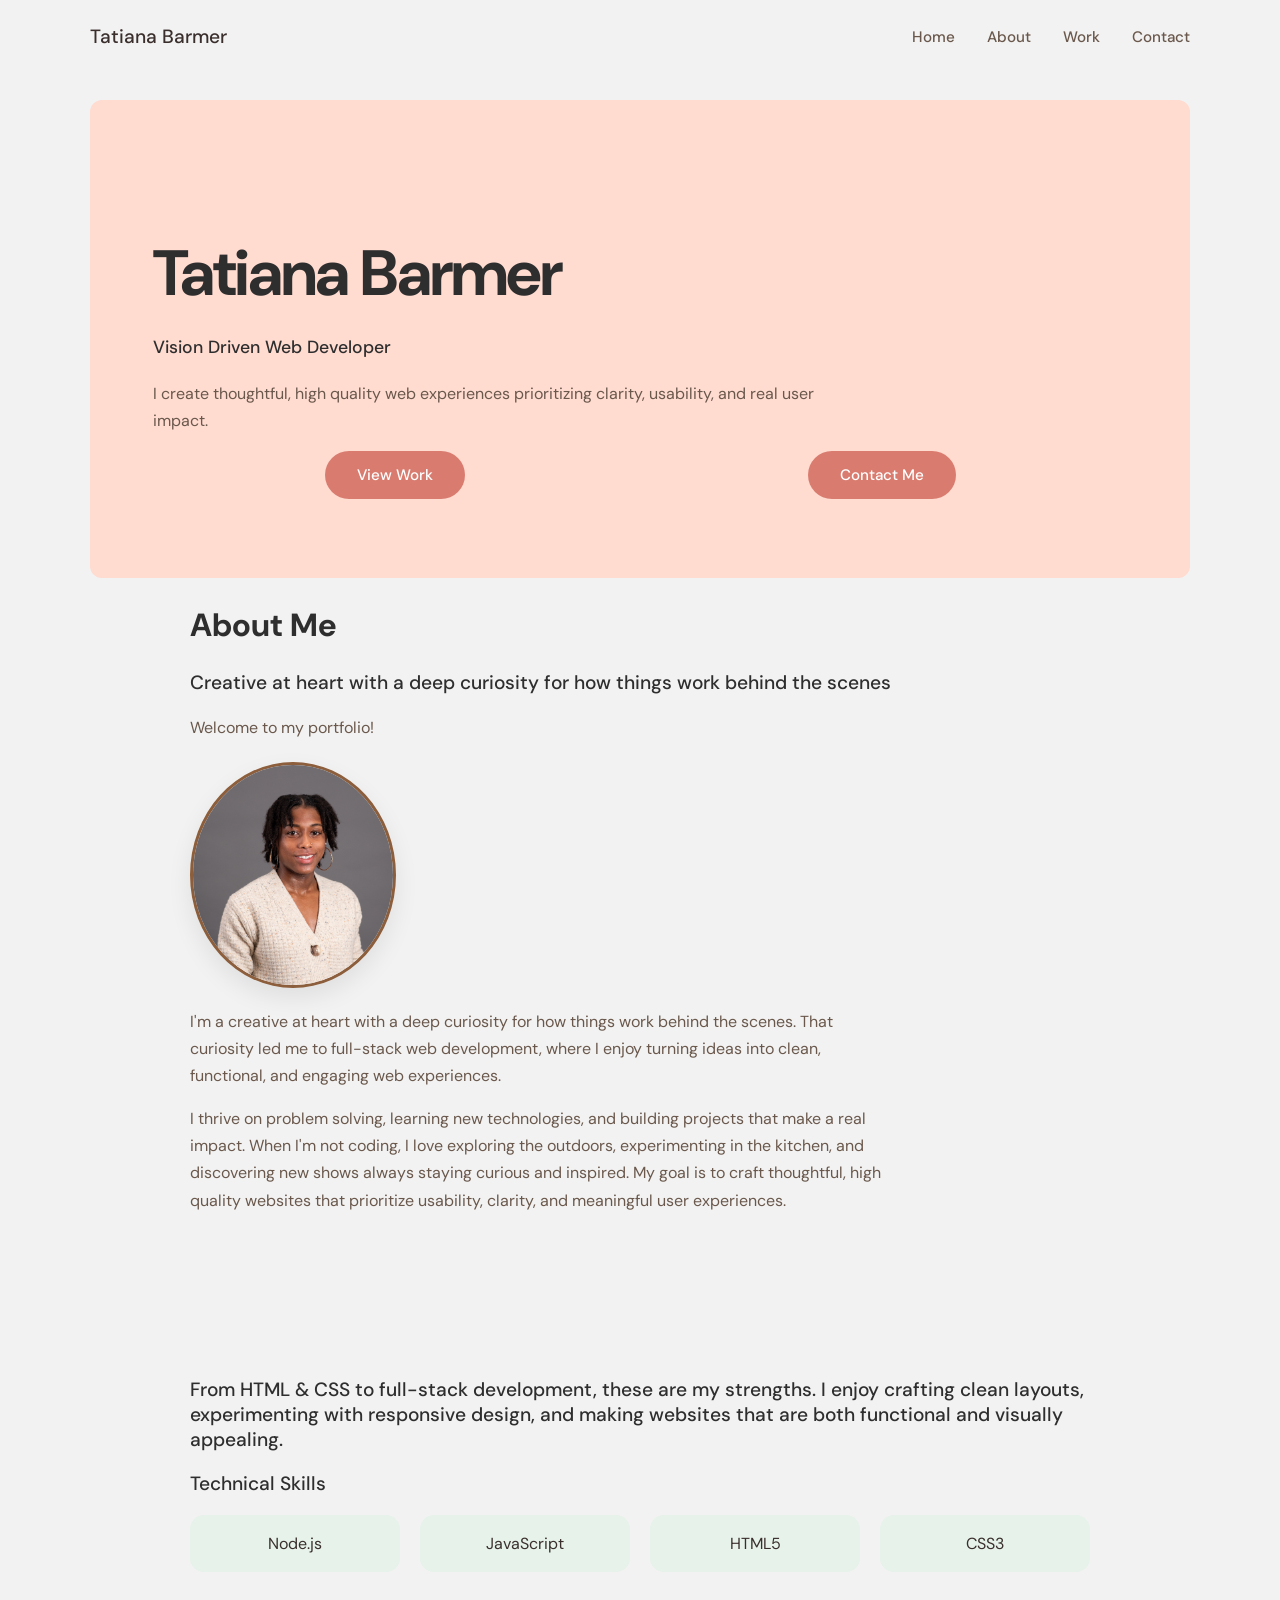
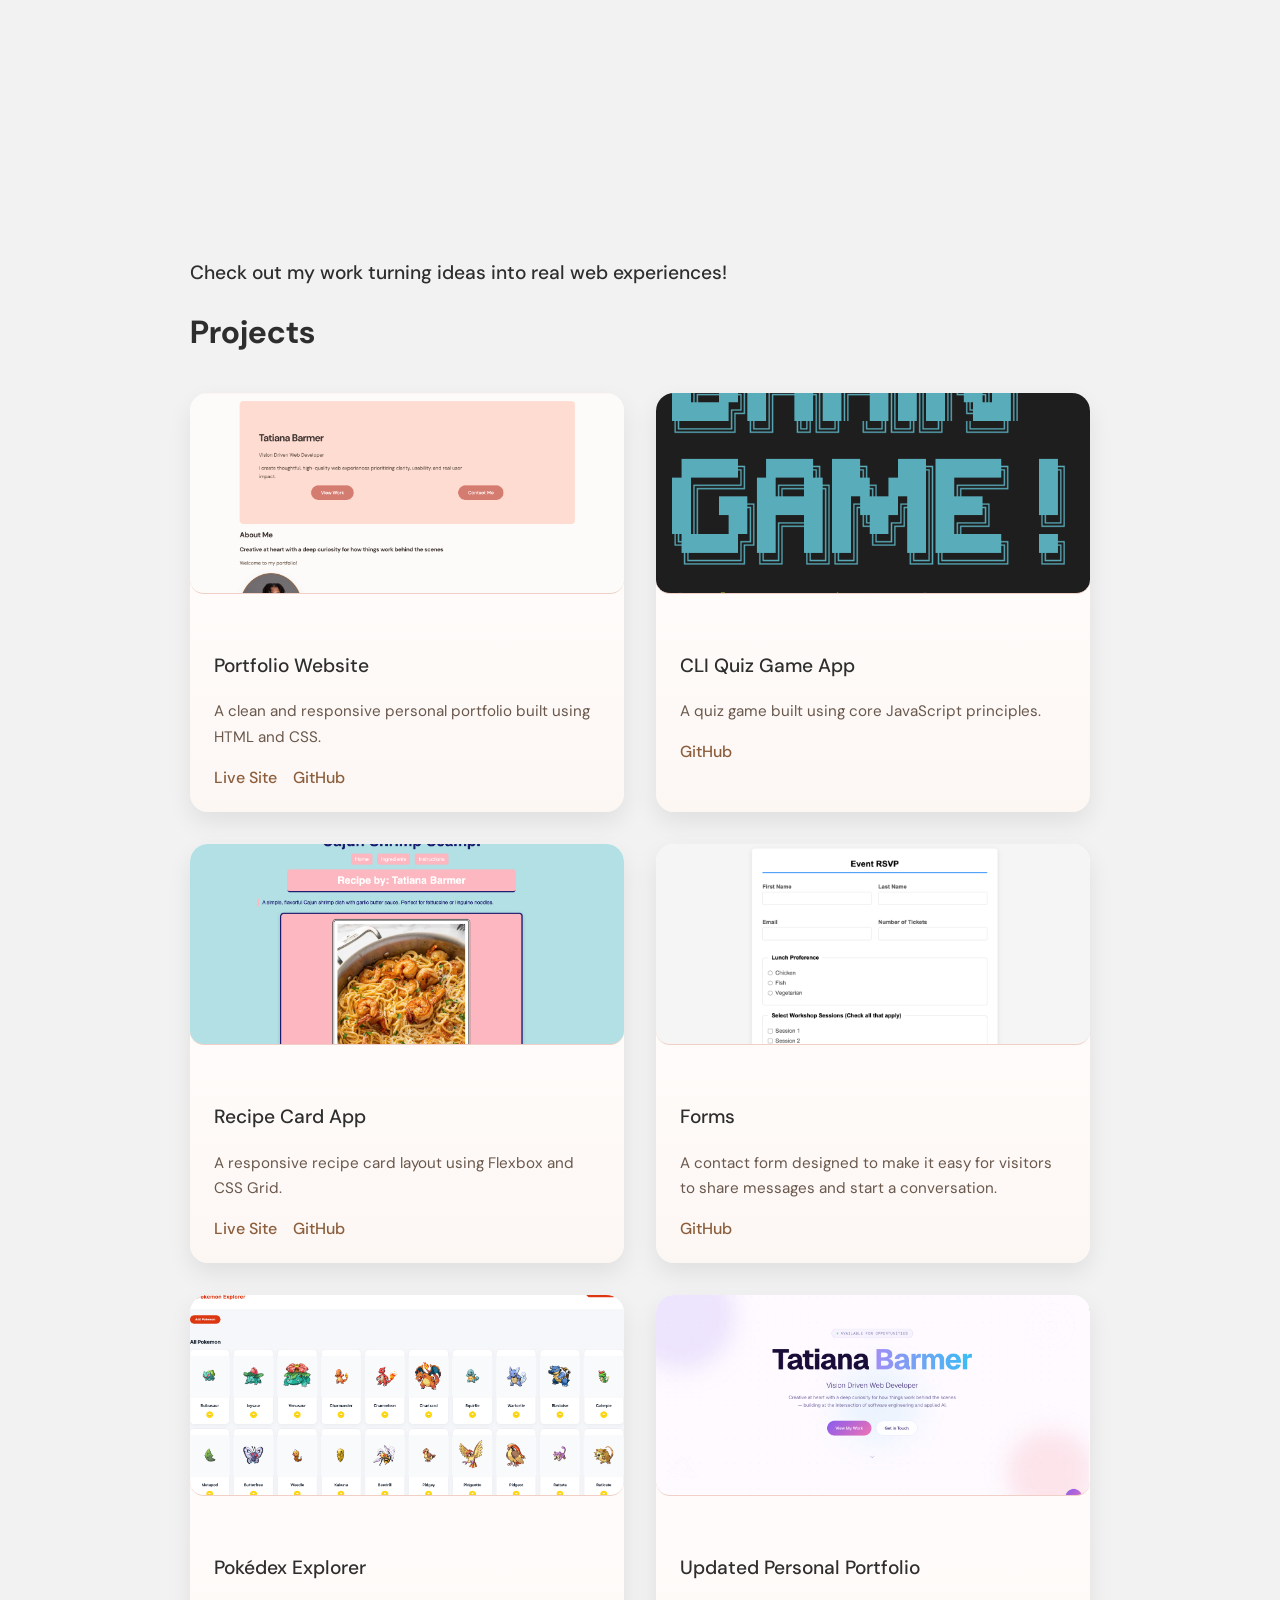
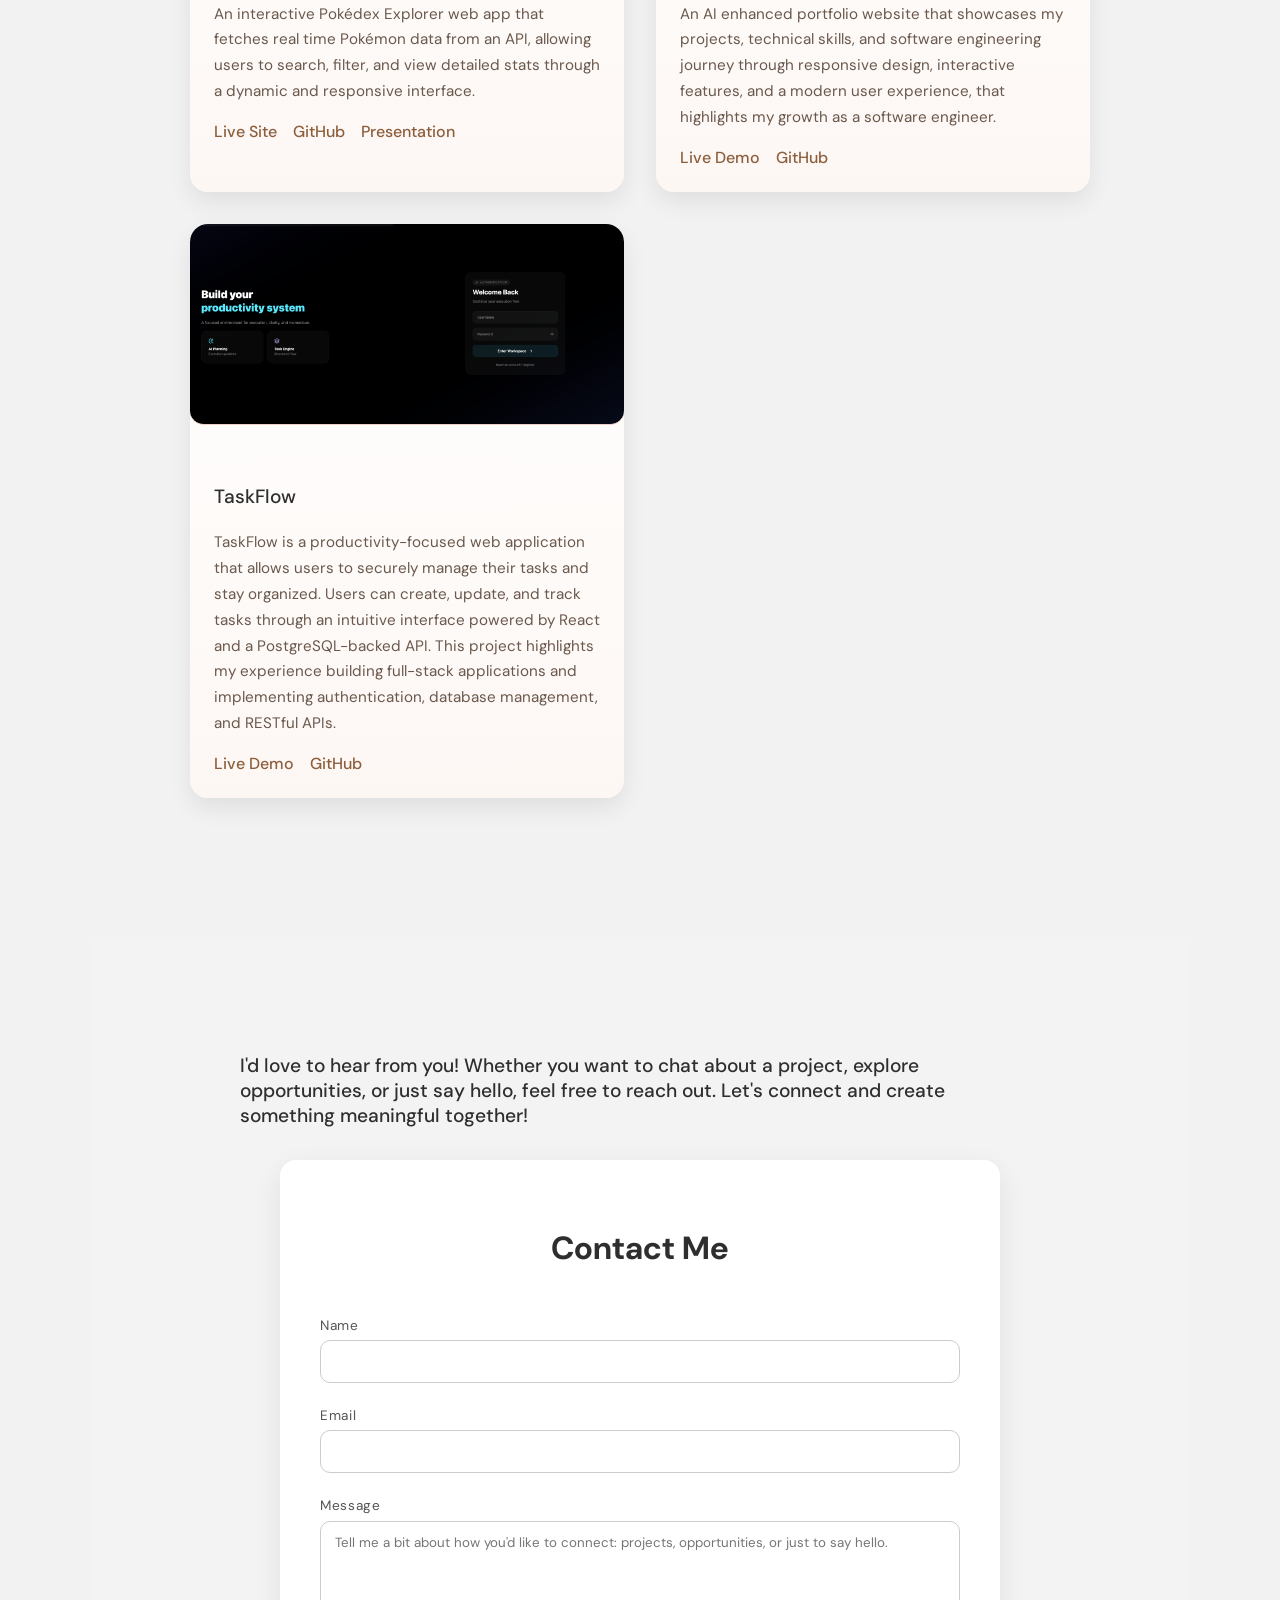
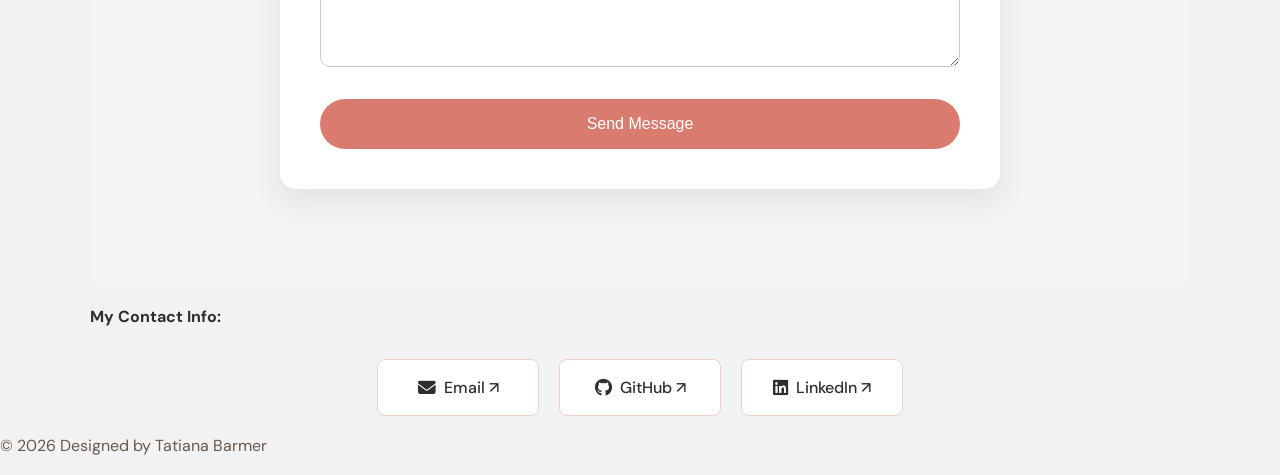
==== index.html @ 5832d163 "Added TaskFlow card" ====
<!DOCTYPE html>
<html lang="en">

<head>
    <meta charset="UTF-8">
    <meta name="viewport" content="width=device-width, initial-scale=1.0">
    <title>Tatiana Barmer | Web Developer</title>
    <link rel="preconnect" href="https://fonts.googleapis.com">
    <link rel="preconnect" href="https://fonts.gstatic.com" crossorigin>
    <link
        href="https://fonts.googleapis.com/css2?family=DM+Sans:ital,opsz,wght@0,9..40,100..1000;1,9..40,100..1000&display=swap"
        rel="stylesheet">
    <link rel="stylesheet" href="https://cdnjs.cloudflare.com/ajax/libs/font-awesome/6.5.1/css/all.min.css" />
    <link rel="stylesheet" href="style.css">
    <link rel="stylesheet" href="https://cdnjs.cloudflare.com/ajax/libs/font-awesome/6.4.0/css/all.min.css">
</head>

<body>
    <header>
        <nav class="navbar">
            <a href="#home" class="logo">
                Tatiana <span class="logo-accent">B</span>armer
            </a>

            <ul class="nav-links">
                <li><a href="#home">Home</a></li>
                <li><a href="#about">About</a></li>
                <li><a href="#work">Work</a></li>
                <li><a href="#contact">Contact</a></li>
            </ul>
        </nav>
    </header>

    <main>
        <!-- Home Section -->
        <section id="home">
            <div class="home-inner">


                <h1>Tatiana Barmer</h1>
                <p>Vision Driven Web Developer</p>

                <p>
                    I create thoughtful, high quality web experiences prioritizing clarity,
                    usability, and real user impact.
                </p>

                <div class="home-buttons">
                    <a href="#work" class="btn">View Work</a>
                    <a href="#contact" class="btn">Contact Me</a>
                </div>
            </div>
        </section>

        <section id="about" class="section-dark">
            <div class="section-inner">
                <h2>About Me</h2>
                <h3>Creative at heart with a deep curiosity for how things work behind the scenes</h3>

                <p>Welcome to my portfolio!</p>

                <img src="Marcy-278.jpg" alt="My Photo" class="profile-pic"
                    style="max-width:200px; display:block; margin:20px 0;">

                <p>
                    I'm a creative at heart with a deep curiosity for how things work behind
                    the scenes. That curiosity led me to full-stack web development, where I enjoy turning ideas into
                    clean, functional, and engaging web experiences.
                </p>

                <p>
                    I thrive on problem solving, learning new technologies, and building projects that make a real
                    impact.
                    When I'm not coding, I love exploring the outdoors, experimenting in the kitchen, and discovering
                    new shows always staying curious and inspired. My goal is to craft thoughtful, high quality websites
                    that
                    prioritize usability, clarity, and meaningful user experiences.
                </p>
            </div>
        </section>

        <section id="skills" class="section">
            <div class="section-inner">
                <h3>From HTML & CSS to full-stack development, these are my strengths. I enjoy crafting clean layouts,
                    experimenting with responsive design, and making websites that are both functional and visually
                    appealing.</h3>
                <h3>Technical Skills</h3>
                <ul class="skills-list">
                    <li>Node.js</li>
                    <li>JavaScript</li>
                    <li>HTML5</li>
                    <li>CSS3</li>
                </ul>
            </div>
        </section>

        <section id="work" class="section">
            <div class="section-inner">
                <h3>Check out my work turning ideas into real web experiences!</h3>
                <h2>Projects</h2>

                <div class="projects-grid">

                    <!-- Project 1 -->
                    <article class="project-card">
                        <div class="project-image portfolio-preview"></div>
                        <div class="project-content">
                            <div class="section-divider"></div>
                            <h3>Portfolio Website</h3>
                            <p>A clean and responsive personal portfolio built using HTML and CSS.</p>

                            <div class="project-links">
                                <a href="https://iamtati1.github.io/iamtati.github.io/" target="_blank">Live Site</a>
                                <a href="https://github.com/iamtati1/iamtati.github.io" target="_blank">GitHub</a>
                            </div>
                        </div>
                    </article>

                    <!-- Project 2 -->
                    <article class="project-card">
                        <div class="project-image cli-preview"></div>
                        <div class="project-content">
                            <div class="section-divider"></div>
                            <h3>CLI Quiz Game App</h3>
                            <p>A quiz game built using core JavaScript principles.</p>

                            <div class="project-links">
                                <a href="https://github.com/iamtati1/swe-project-1-cli-app-v2"
                                    target="_blank">GitHub</a>
                            </div>
                        </div>
                    </article>

                    <!-- Project 3 -->
                    <article class="project-card">
                        <div class="project-image recipe-preview"></div>
                        <div class="project-content">
                            <div class="section-divider"></div>
                            <h3>Recipe Card App</h3>
                            <p>A responsive recipe card layout using Flexbox and CSS Grid.</p>

                            <div class="project-links">
                                <a href="https://iamtati1.github.io/swe-3-1-two-recipe-card-iamtati1/"
                                    target="_blank">Live Site</a>
                                <a href="https://github.com/iamtati1/swe-3-1-two-recipe-card-iamtati1"
                                    target="_blank">GitHub</a>
                            </div>
                        </div>
                    </article>

                    <!-- Project 4 -->
                    <article class="project-card">
                        <div class="project-image forms-preview"></div>
                        <div class="project-content">
                            <div class="section-divider"></div>
                            <h3>Forms</h3>
                            <p>A contact form designed to make it easy for visitors to share messages and start a
                                conversation.</p>
                            <div class="project-links">
                                <a href="https://github.com/iamtati1" target="_blank">GitHub</a>
                            </div>
                        </div>
                    </article>
                    <!-- Project 5 -->
                    <article class="project-card">
                        <div class="project-image pokedex-preview"></div>
                        <div class="project-content">
                            <div class="section-divider"></div>
                            <h3>Pokédex Explorer</h3>
                            <p>An interactive Pokédex Explorer web app that fetches real time Pokémon data from an API,
                                allowing users to search, filter, and view detailed stats through a dynamic and
                                responsive interface.</p>

                            <div class="project-links">
                                <a href="https://tati-uremu-mls.github.io/mod-4-project/" target="_blank">Live Site</a>
                                <a href="https://github.com/tati-uremu-mls/mod-4-project#" target="_blank">GitHub</a>
                                <a href="https://docs.google.com/presentation/d/1r_jrN79pKJoyxgiUuWUa7WWsHl8lghNX4ecNhrCZuI4/edit?usp=sharing"
                                    target="_blank">Presentation</a>

                            </div>
                        </div>
                    </article>
                    <!-- Project 6 -->
                    <article class="project-card">
                        <div class="project-image aI-upgraded-portfolio-preview"></div>
                        <div class="project-content">
                            <div class="section-divider"></div>

                            <h3>Updated Personal Portfolio</h3>

                            <p>
                                An AI enhanced portfolio website that showcases my projects, technical skills, and
                                software engineering journey through responsive design, interactive features, and a
                                modern user experience, that highlights my growth as a software engineer.
                            </p>

                            <div class="project-links">
                                <a href="https://applied-ai-engineering-residency-ti.vercel.app/">Live Demo</a>
                                <a href="https://github.com/iamtati1/personal-portfolio-ai.git">GitHub</a>
                            </div>
                        </div>
                    </article>
                    <!-- Project 7 -->
                    <article class="project-card">
                        <div class="project-image taskFlow-preview"></div>
                        <div class="project-content">
                            <div class="section-divider"></div>

                            <h3>TaskFlow</h3>

                            <p>
                                TaskFlow is a productivity-focused web application that allows users to securely manage
                                their tasks and stay organized. Users can create, update, and track tasks through an
                                intuitive interface powered by React and a PostgreSQL-backed API. This project
                                highlights my experience building full-stack applications and implementing
                                authentication, database management, and RESTful APIs.

                            </p>

                            <div class="project-links">
                                <a href="https://taskflow-onrender-com.onrender.com">Live Demo</a>
                                <a
                                    href="https://github.com/The-Marcy-Lab-School-Assignments/full-stack-project-remix-iamtati1">GitHub</a>
                            </div>
                        </div>
                    </article>

                </div>
            </div>
        </section>

        <section id="contact" class="section">
            <div class="section-inner">
                <h3> I'd love to hear from you! Whether you want to chat about a project, explore opportunities, or just
                    say hello, feel free to reach out. Let's connect and create something meaningful together!</h3>

                <form action="https://formspree.io/f/xqepooyb" method="POST">
                    <h2 class="rsvp-title">Contact Me</h2>


                    <div class="form-field">
                        <label for="name">Name</label>
                        <input type="text" id="name" name="name" required>
                    </div>

                    <div class="form-field">
                        <label for="email">Email</label>
                        <input type="email" id="email" name="email" required>
                    </div>

                    <div class="form-field">
                        <label for="message">Message</label>
                        <textarea id="message" name="message"
                            placeholder="Tell me a bit about how you'd like to connect: projects, opportunities, or just to say hello."
                            required></textarea>
                    </div>
                    <div id="form-btn">
                        <button type="submit">Send Message</button>
                    </div>
                </form>
            </div>
        </section>

        <section>
            <h4>My Contact Info:</h4>
            <div class="contact-links">
                <a href="mailto:tatianabarmer@gmail.com" class="contact-box"> <i class="fas fa-envelope"></i> Email
                    ↗</a>
                <a href="https://github.com/iamtati1" class="contact-box"> <i class="fab fa-github"> </i>GitHub ↗</a>
                <a href="https://www.linkedin.com/in/tatianabarmer/" class="contact-box"> <i class="fab fa-linkedin">
                    </i> LinkedIn ↗</a>
            </div>

        </section>

    </main>

    <footer>
        <p>© 2026 Designed by Tatiana Barmer</p>
    </footer>
</body>

</html>
---- style.css ----
:root {
    /* COLORS */
    --light-pink: #ffdbd0;
    --pink-medium: #eea79a;
    --pink-dark: #d97c6f;
    --green-soft: #e6f2ea;
    --green-muted: #a8cbb8;
    /* TEXT */
    --text-primary: #3a2f2c;
    --text-secondary: #6a584c;
    /* BACKGROUNDS */
    --bg-card: #ffffff;
    --neutral-light: #f2f2f2;
    --neutral-dark: #4a4a4a;
    --neutral-darker: #2e2e2e;
    /* ACCENTS */
    --accent: #8c5e3c;
    --border-light: #f1cfc6;
    /* UI */
    --radius-sm: 8px;
    --radius-md: 14px;
    --radius-lg: 18px;

    --shadow-soft: 0 10px 25px rgba(0, 0, 0, 0.08);
    --shadow-hover: 0 22px 45px rgba(0, 0, 0, 0.12);

}

html {
    scroll-behavior: smooth;
}

body {
    margin: 0;
    font-family: 'DM Sans', system-ui, -apple-system, sans-serif;
    color: var(--neutral-darker);
    background-color: var(--neutral-light);
}

main {
    max-width: 1100px;
    margin: 0 auto;
    padding: 0 64px;
    background-color: transparent;
    border-radius: 14px;
}

p {
    font-weight: 400;
    line-height: 1.7;
    color: var(--text-secondary);
    max-width: 700px;
}

a {
    font-weight: 500;
    text-decoration: none;
}

/*Header and Nav*/
header {
    position: fixed;
    top: 0;
    width: 100%;
    background-color: var(--neutral-light);
    z-index: 1000;
    border-bottom: 1px solid var(--neutral-medium);
}

.navbar {
    max-width: 1100px;
    margin: 0 auto;
    padding: 24px;
    display: flex;
    justify-content: space-between;
    align-items: center;
}

.logo {
    font-size: 1.2rem;
    font-weight: 500;
    color: var(--text-primary);
}

.nav-links {
    list-style: none;
    display: flex;
    gap: 32px;
    margin: 0;
    padding: 0;
}

.nav-links a {
    font-size: 0.95rem;
    color: var(--text-secondary);
    position: relative;
    text-decoration: none;
    font-weight: 500;
}

.nav-links a::after {
    content: "";
    position: absolute;
    left: 0;
    bottom: -4px;
    width: 100%;
    height: 2px;
    background-color: var(--accent);
    transform: scaleX(0);
    transform-origin: left;
    transition: transform 0.4s ease;
}

.nav-links a:hover::after {
    transform: scaleX(1);
}

.nav-links a:hover {
    color: var(--accent);
}

section#home {
    background-color: var(--light-pink);
    /* keep your pink accent */
}

.home-buttons {
    display: flex;
    align-items: center;
    justify-content: space-around;
}

#home {
    border-radius: 12px;
    padding: 15px;
    margin-top: 100px;
}

#home h1 {
    font-size: clamp(2.5rem, 5vw, 4rem);
    margin-bottom: 8px;
}

#home p:first-of-type {
    font-size: 1.1rem;
    font-weight: 500;
    color: var(--text-muted);
}

#projects {
    background-color: var(--neutral-light);
    padding-top: 80px;
    /* more space above projects */
    padding-bottom: 96px;

}

#contact .section-inner {
    max-width: 800px;
}

h1 {
    font-size: clamp(2.8rem, 6vw, 4rem);
    letter-spacing: -0.03em;
}

h2 {
    font-size: 2rem;
    margin-bottom: 24px;
}

h3 {
    font-size: 1.2rem;
    color: var(--text-muted);
    font-weight: 500;
}

#skills {
    padding: 128px 0;
    /* gives the section space to breathe */
    max-width: 900px;
    margin: 0 auto;
}

#contact {
    background-color: #f3f3f3;
    padding: 96px 0;

}

#contact h2 {
    text-align: center;
    margin-bottom: 48px;
}

.home-inner {
    max-width: 1100px;
    margin: 0 auto;
    padding: 64px 48px;
    border-radius: var(--radius-lg);
}

.btn {
    padding: 14px 32px;
    border-radius: 999px;
    border: none;
    background-color: var(--pink-dark);
    color: #fff;
    font-size: 0.95rem;
    transition: background-color 0.3s ease, transform 0.2s ease;
}

.btn:hover {
    background-color: var(--pink-medium);
}

.skills-list {
    display: grid;
    grid-template-columns: repeat(auto-fit, minmax(160px, 1fr));
    gap: 20px;
    list-style: none;
    padding: 0;
    margin: 0 auto;
    max-width: 900px;
}

.skills-list li:hover {
    background-color: var(--green-muted);
    transform: translateY(-2px);
}

.skills-list li {
    background-color: var(--green-soft);
    color: var(--text-primary);
    border-radius: var(--radius-md);
    padding: 18px 24px;
    transition: background-color 0.25s ease, transform 0.2s ease;
    text-align: center;
}

/*Project Cards*/
.project-card {
    background: linear-gradient(180deg, #ffffff, #fdf7f4);
    border-radius: var(--radius-lg);
    overflow: hidden;
    display: flex;
    flex-direction: column;
    box-shadow: var(--shadow-soft);
    transition: transform 0.35s ease, box-shadow 0.35s ease;
    cursor: pointer;
}

.project-card:hover {
    transform: translateY(-6px);
    box-shadow: var(--shadow-hover);
}

.project-image {
    height: 200px;
    width: 100%;
    filter: saturate(0.95);
    border-radius: 12px 12px 0 0;
    background-size: cover;
    background-position: center;
    margin-bottom: 16px;
    transition: transform 0.4s ease;
    flex-shrink: 0;
    border-bottom: 1px solid var(--border-light);
}

.project-image img {
    width: 100%;
    height: 100%;
    object-fit: cover;
    display: block;
}

.project-image {
    height: 200px;
    border-radius: var(--radius-md);
    overflow: hidden;
}

.project-card:hover .project-image {
    transform: scale(1.02);
    transition: transform 0.4s ease;
}

.project-content {
    padding: 24px;
    display: flex;
    flex-direction: column;
    flex-grow: 1;
}

.project-content h3 {
    margin-bottom: 6px;
}

.project-content p {
    font-size: 0.95rem;
    margin-bottom: 16px;
}

.project-links {
    display: flex;
    gap: 16px;
}

.project-links a {
    color: var(--accent);
}

.project-links a:hover {
    text-decoration: underline;
}

form {
    max-width: 640px;
    padding: 2.5rem;
    background: #ffffff;
    border-radius: 16px;
    box-shadow: 0 10px 30px rgba(0, 0, 0, 0.08);
    margin: 0 auto;
    margin-top: 2rem;
    transition: box-shadow 0.3s ease;
}

.form-field {
    display: flex;
    flex-direction: column;
    margin-bottom: 24px;
}

label {
    font-size: 0.85rem;
    margin-bottom: 0.4rem;
    color: #555;
    letter-spacing: 0.04rem;
}

input,
textarea {
    padding: 0.75rem 0.85rem;
    border-radius: 10px;
    border: 1px solid #ccc;
    font-family: inherit;
    transition: border-color 0.2s ease;
}

textarea {
    min-height: 120px;
    resize: vertical;
}

input:focus,
textarea:focus {
    outline: none;
    border-color: var(--accent);
}

form button {
    margin-top: 8px;
    width: 100%;
    padding: 16px;
    font-size: 1rem;
    background-color: var(--pink-dark);
    color: #fff;

    border: none;
    border-radius: 999px;
    font-weight: 500;

    cursor: pointer;
    transition: background-color 0.25s ease, transform 0.2s ease;
}

form button:hover {
    background-color: var(--pink-medium);
    transform: translateY(-1px);
    box-shadow: 0 12px 28px rgba(217, 124, 111, 0.45);
    background: linear-gradient(180deg, var(--pink-medium), var(--pink-dark));
}

form:hover {
    box-shadow: 0 25px 50px rgba(0, 0, 0, 0.12);
}

:focus-visible {
    outline: 2px solid var(--accent);
    outline-offset: 3px;
}

section.section-dark {
    background-color: var(--neutral-light);
    /* replace very light pinks with neutral */
}

.contact-box:focus-visible {
    outline: 2px solid var(--accent);
    outline-offset: 4px;

}

.projects-grid {
    display: grid;
    grid-template-columns: repeat(auto-fit, minmax(280px, 1fr));
    gap: 32px;
    margin-top: 40px;
}

.contact-box {
    width: 160px;
    height: 55px;

    display: inline-flex;
    align-items: center;
    justify-content: center;
    gap: 8px;

    background-color: #ffffff;
    border: 1px solid var(--border-light);
    border-radius: var(--radius-sm);

    color: var(--text-primary);
    font-weight: 500;
    text-decoration: none;

    transition:
        transform 0.25s ease,
        background-color 0.25s ease,
        border-color 0.25s ease;
}

.contact-box i {
    font-size: 1.1rem;
}

.contact-box:hover {
    background-color: var(--green-soft);
    border-color: var(--accent);
    transform: translateY(-3px);
}

.section-inner {
    max-width: 900px;
    margin: 0 auto;
}

.section {
    padding: 140px 0;
}

.contact-links {
    display: flex;
    justify-content: center;
    gap: 20px;
    margin-top: 32px;
    flex-wrap: wrap;
}

.contact-links a {
    text-decoration: none;
    color: var(--text-dark);
    font-weight: 500;
}

.about-top {
    display: flex;
    align-items: flex-start;
    /* top aligns text and image */
    gap: 32px;
    /* space between text and image */
    flex-wrap: wrap;
    /* responsive fallback */
}

.profile-pic {
    width: 220px;
    height: 220px;
    border-radius: 50%;
    border: 3px solid var(--accent);
    box-shadow: var(--shadow-soft);
    object-fit: cover;
    /* prevents squishing */
    flex-shrink: 0;
    /* prevents image from shrinking */
}

.about-text {
    flex: 1;
    min-width: 280px;
    /* prevents text from squishing */
}

/*Media Quires*/
@media (max-width: 768px) {
    .projects-grid {
        grid-template-columns: 1fr;
    }

    .home-inner {
        padding: 64px 24px;

    }

    main {
        padding: 0 24px;
    }
}

nav ul {
    flex-wrap: wrap;
    gap: 16px;
}

/*pictures*/
.portfolio-preview {
    background-image: url("./images/portfolio-preview.png");
}

.recipe-preview {
    background-image: url("./images/recipe-preview.png");
}

.cli-preview {
    background-image: url("./images/cli-preview.png");
}

.forms-preview {
    background-image: url("./images/forms-preview.png");
}

.pokedex-preview {
    background-image: url("./images/pokedex-preview.png");
}

.aI-upgraded-portfolio-preview {
    background-image: url("./images/aI-upgraded-portfolio-preview.png");
}

.taskFlow-preview {
    background-image: url("./images/taskFlow.png");
}
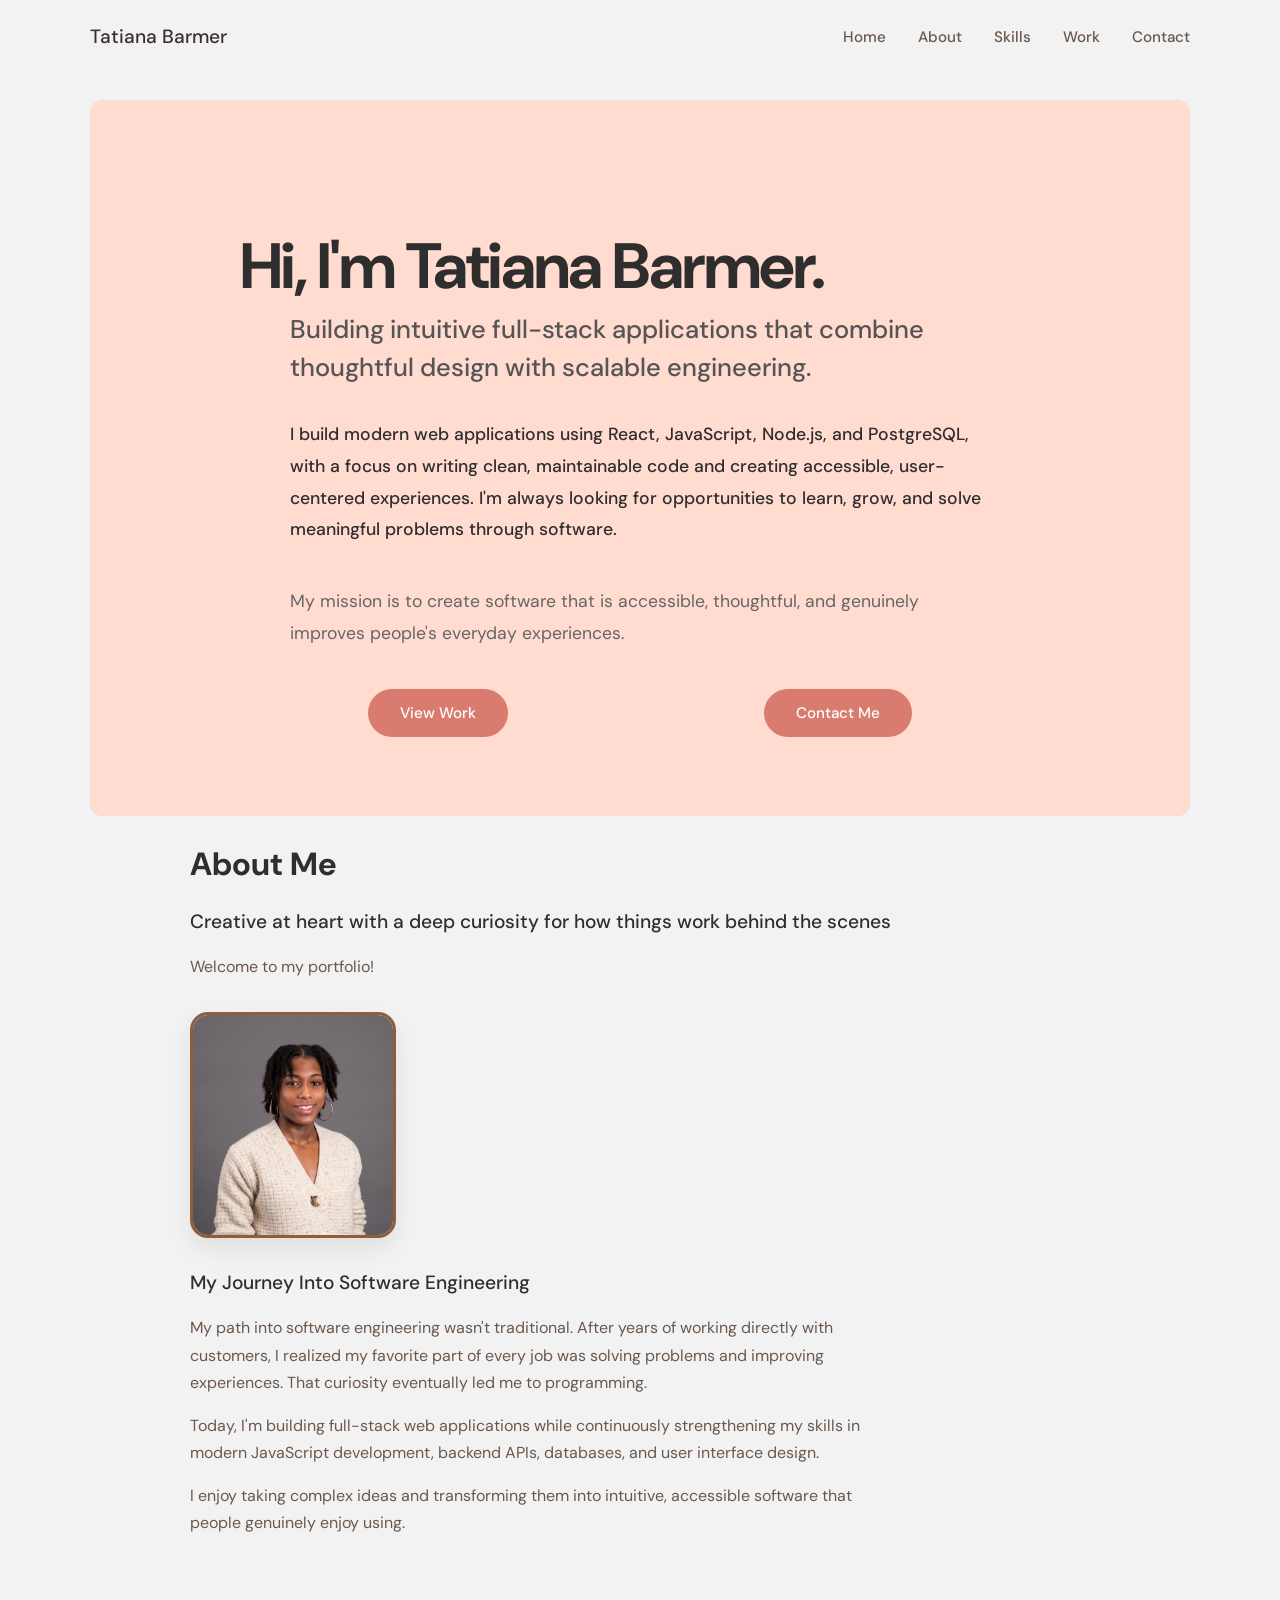
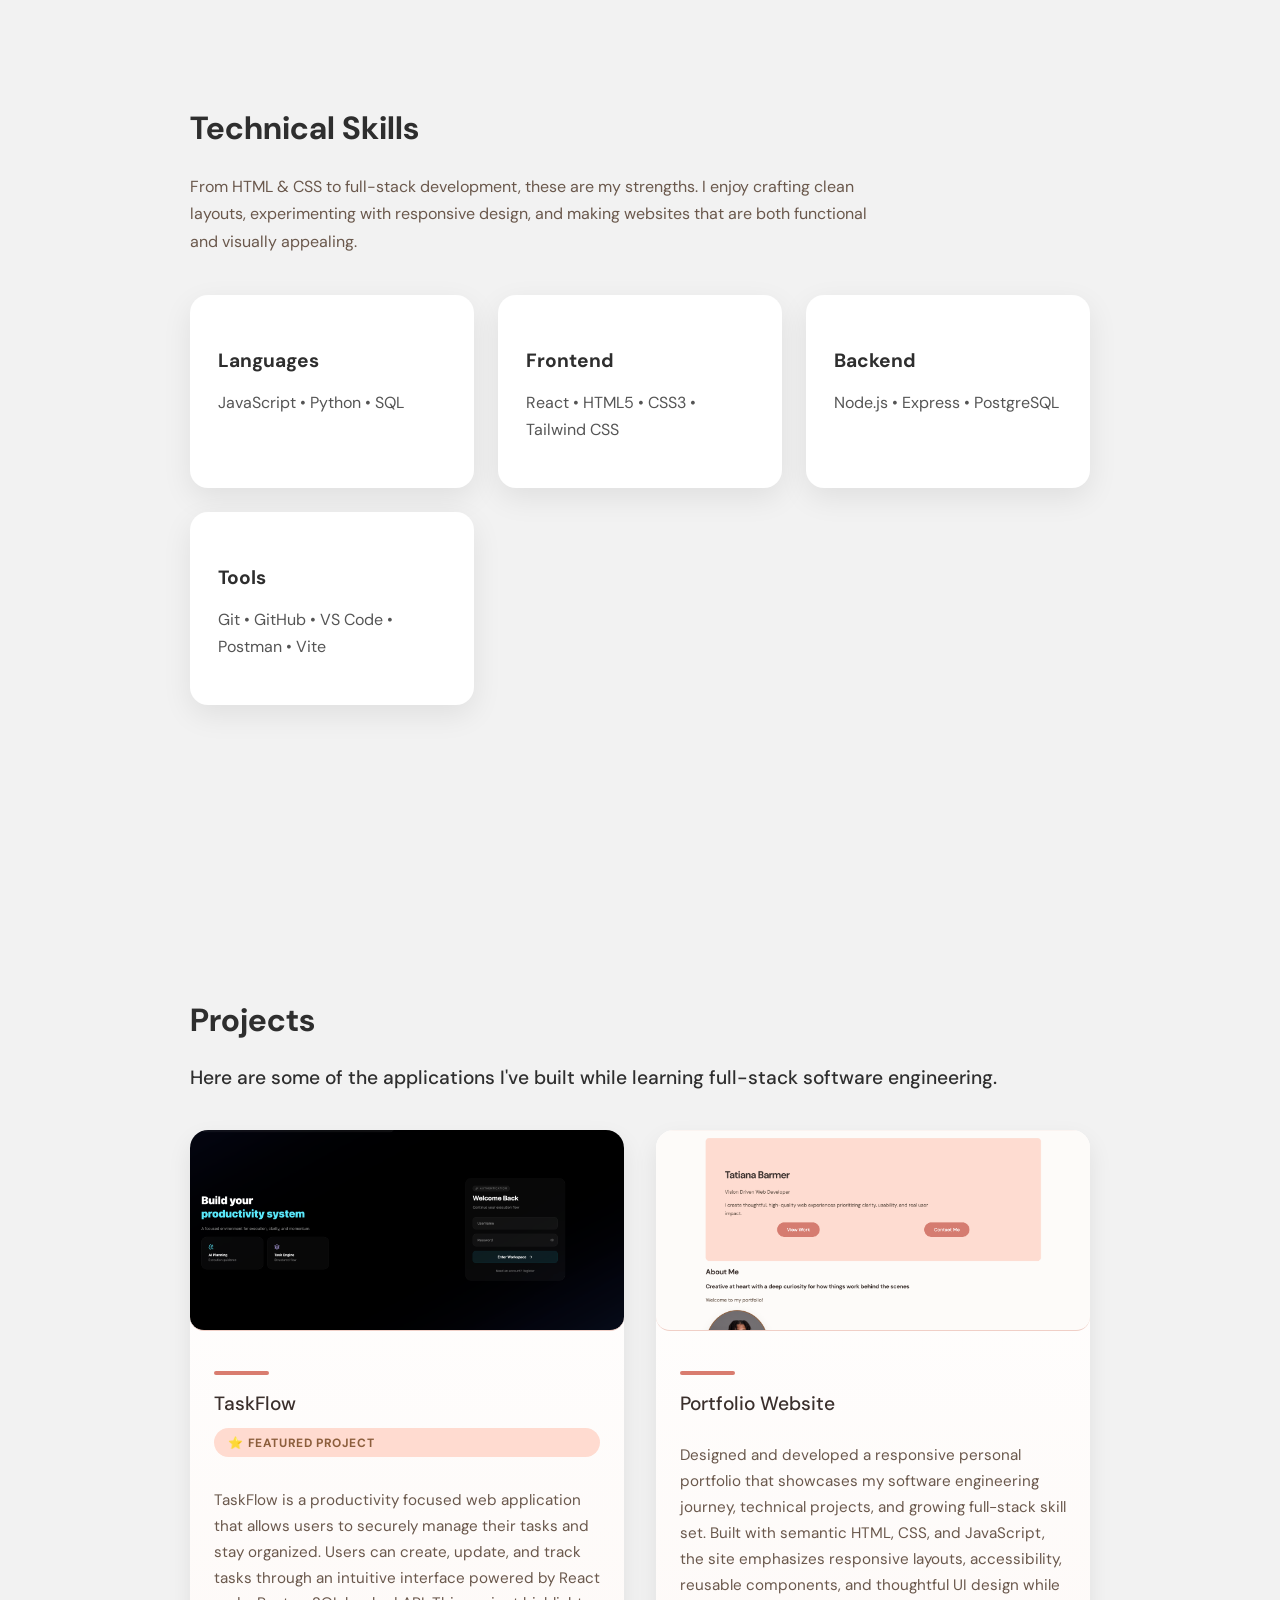
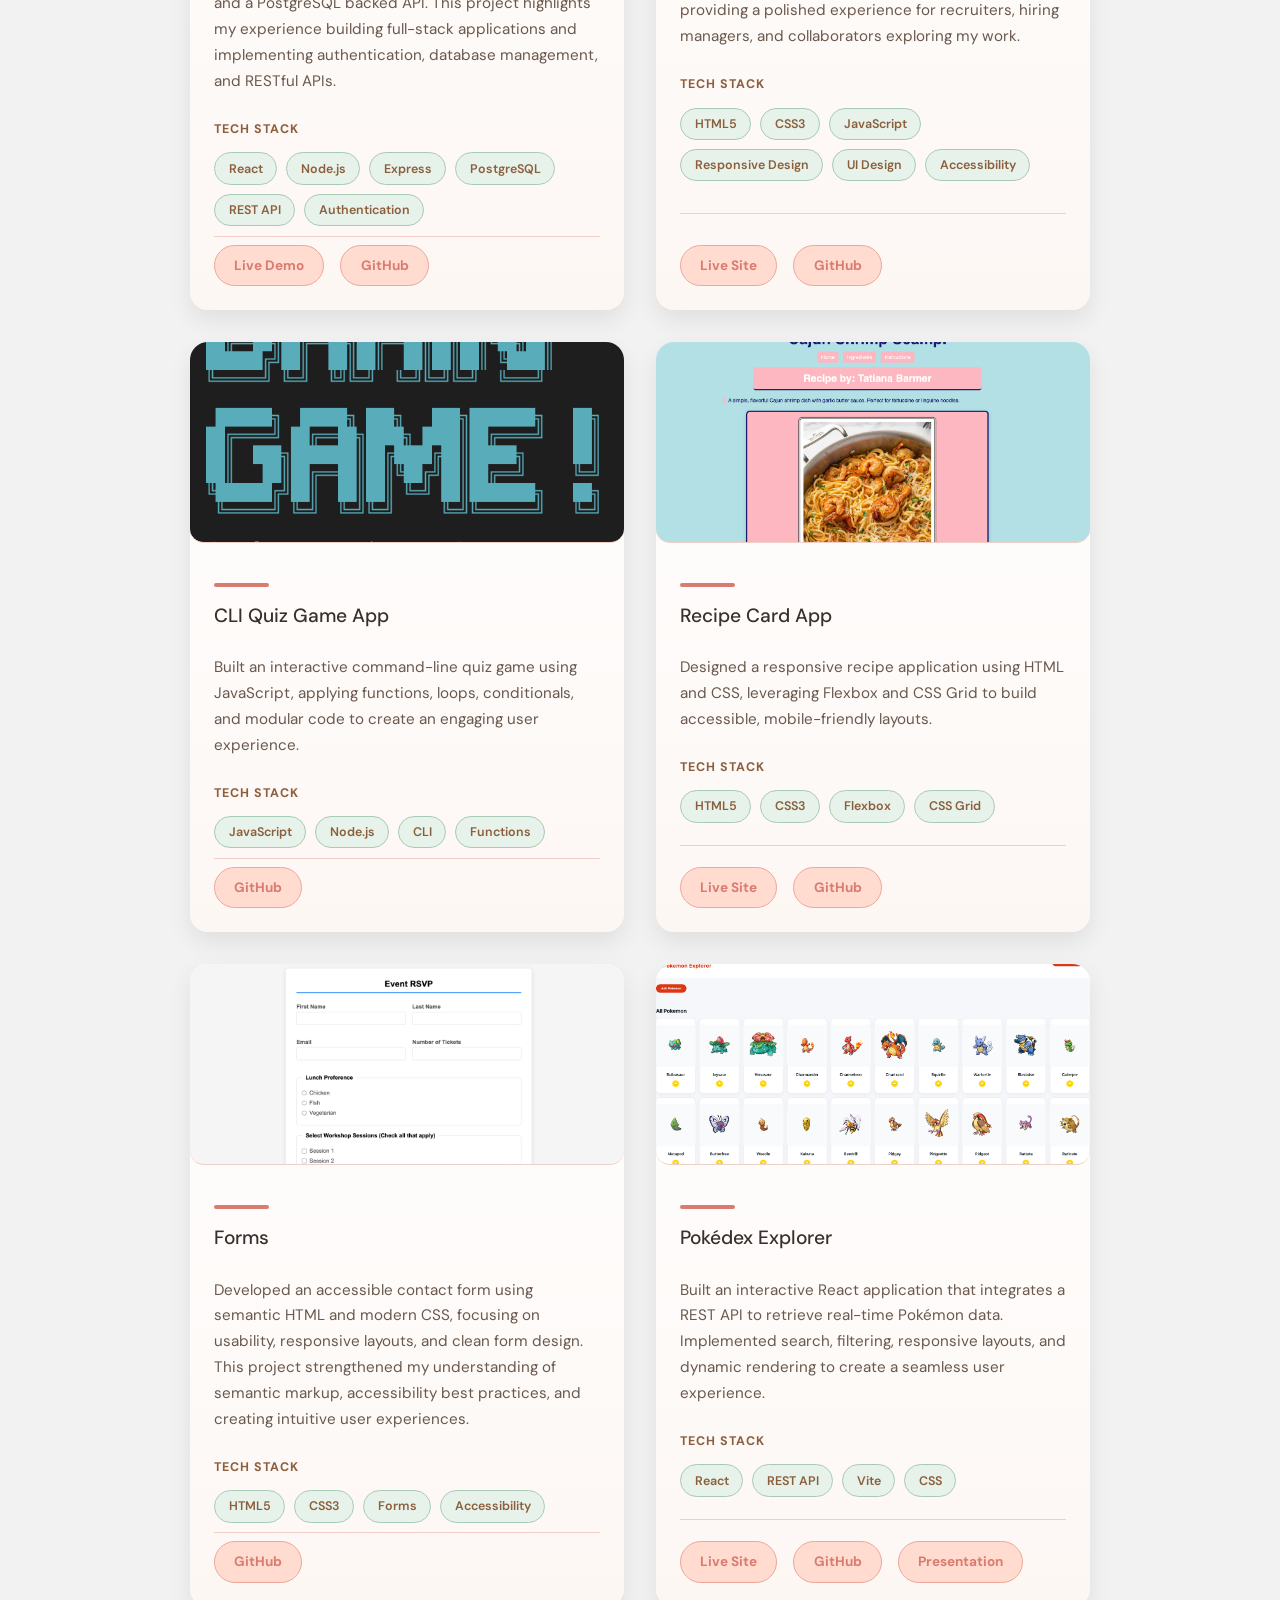
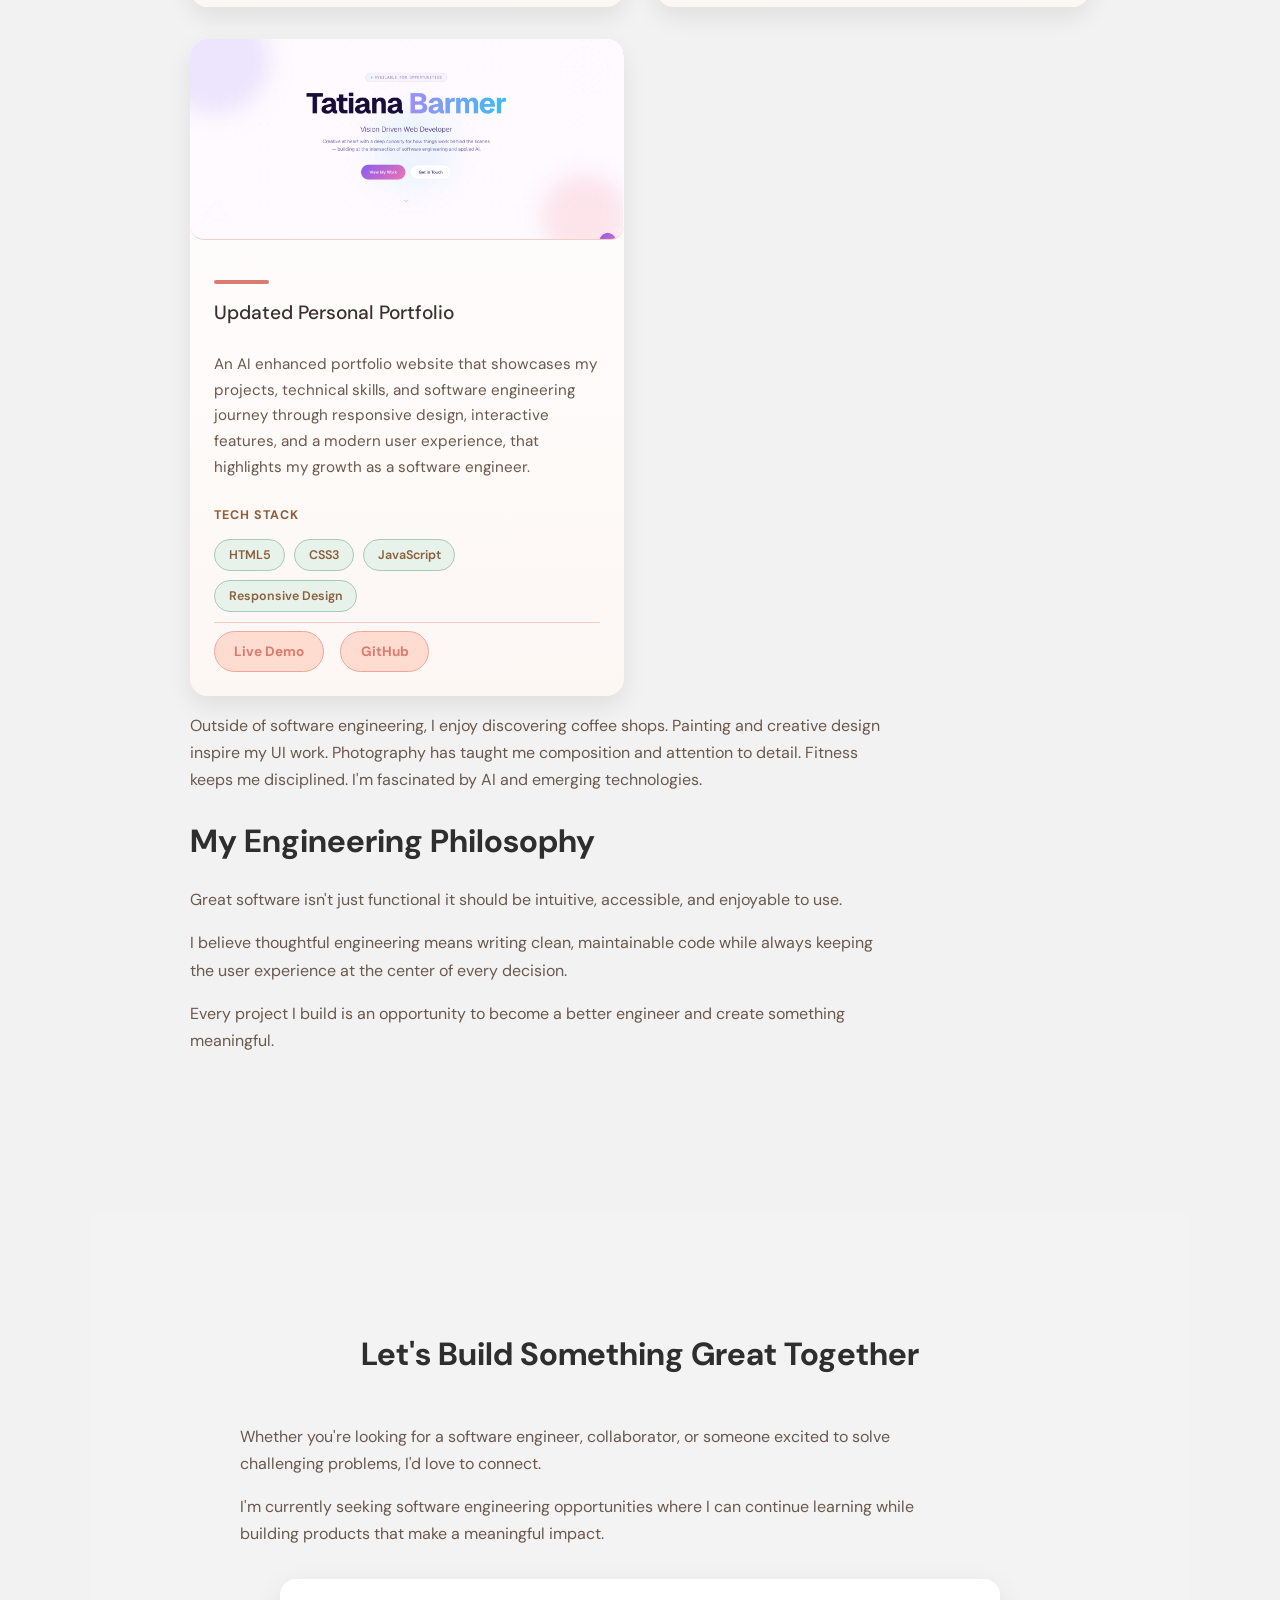
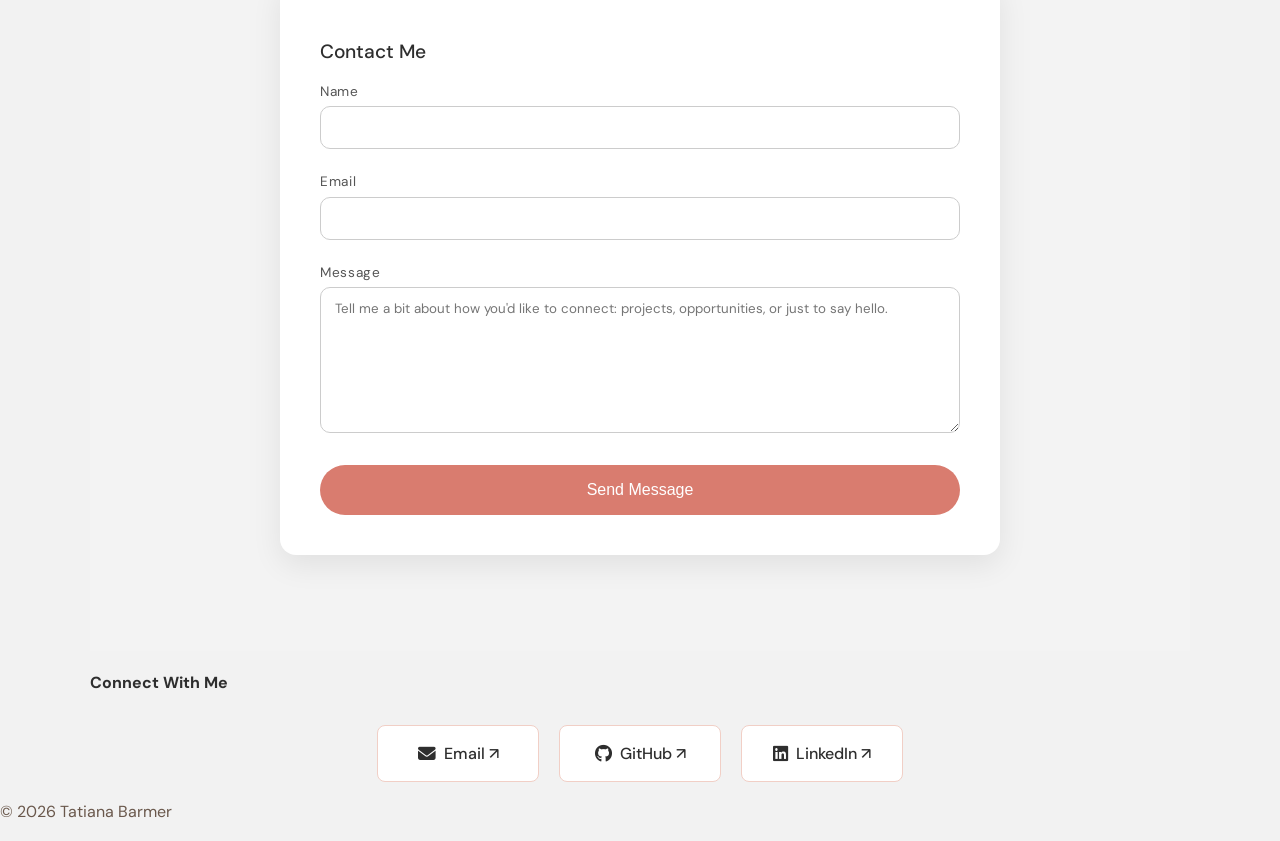
==== commit 8d60e857: "updates to cards etc on personal portfolio" ====
--- a/index.html
+++ b/index.html
@@ -4,7 +4,7 @@
 <head>
     <meta charset="UTF-8">
     <meta name="viewport" content="width=device-width, initial-scale=1.0">
-    <title>Tatiana Barmer | Web Developer</title>
+    <title>Tatiana Barmer | Full-Stack Software Engineer</title>
     <link rel="preconnect" href="https://fonts.googleapis.com">
     <link rel="preconnect" href="https://fonts.gstatic.com" crossorigin>
     <link
@@ -12,7 +12,6 @@
         rel="stylesheet">
     <link rel="stylesheet" href="https://cdnjs.cloudflare.com/ajax/libs/font-awesome/6.5.1/css/all.min.css" />
     <link rel="stylesheet" href="style.css">
-    <link rel="stylesheet" href="https://cdnjs.cloudflare.com/ajax/libs/font-awesome/6.4.0/css/all.min.css">
 </head>
 
 <body>
@@ -25,6 +24,7 @@
             <ul class="nav-links">
                 <li><a href="#home">Home</a></li>
                 <li><a href="#about">About</a></li>
+                <li><a href="#skills">Skills</a></li>
                 <li><a href="#work">Work</a></li>
                 <li><a href="#contact">Contact</a></li>
             </ul>
@@ -37,12 +37,22 @@
             <div class="home-inner">
 
 
-                <h1>Tatiana Barmer</h1>
-                <p>Vision Driven Web Developer</p>
-
-                <p>
-                    I create thoughtful, high quality web experiences prioritizing clarity,
-                    usability, and real user impact.
+                <h1>Hi, I'm Tatiana Barmer.</h1>
+                <h2>
+                    Building intuitive full-stack applications that combine
+                    thoughtful design with scalable engineering.
+                </h2>
+
+                <p>
+                    I build modern web applications using React, JavaScript, Node.js, and PostgreSQL,
+                    with a focus on writing clean, maintainable code and creating accessible,
+                    user-centered experiences. I'm always looking for opportunities to learn,
+                    grow, and solve meaningful problems through software.
+                </p>
+
+                <p class="mission">
+                    My mission is to create software that is accessible,
+                    thoughtful, and genuinely improves people's everyday experiences.
                 </p>
 
                 <div class="home-buttons">
@@ -59,56 +69,139 @@
 
                 <p>Welcome to my portfolio!</p>
 
-                <img src="Marcy-278.jpg" alt="My Photo" class="profile-pic"
-                    style="max-width:200px; display:block; margin:20px 0;">
-
-                <p>
-                    I'm a creative at heart with a deep curiosity for how things work behind
-                    the scenes. That curiosity led me to full-stack web development, where I enjoy turning ideas into
-                    clean, functional, and engaging web experiences.
-                </p>
-
-                <p>
-                    I thrive on problem solving, learning new technologies, and building projects that make a real
-                    impact.
-                    When I'm not coding, I love exploring the outdoors, experimenting in the kitchen, and discovering
-                    new shows always staying curious and inspired. My goal is to craft thoughtful, high quality websites
-                    that
-                    prioritize usability, clarity, and meaningful user experiences.
+                <img src="Marcy-278.jpg" alt="Portrait of Tatiana Barmer" class="profile-pic">
+
+                <h3>My Journey Into Software Engineering</h3>
+
+                <p>
+                    My path into software engineering wasn't traditional.
+                    After years of working directly with customers, I realized my favorite part
+                    of every job was solving problems and improving experiences.
+                    That curiosity eventually led me to programming.
+                </p>
+
+                <p>
+                    Today, I'm building full-stack web applications while continuously
+                    strengthening my skills in modern JavaScript development, backend APIs,
+                    databases, and user interface design.
+                </p>
+
+                <p>
+                    I enjoy taking complex ideas and transforming them into intuitive,
+                    accessible software that people genuinely enjoy using.
                 </p>
             </div>
         </section>
 
         <section id="skills" class="section">
             <div class="section-inner">
-                <h3>From HTML & CSS to full-stack development, these are my strengths. I enjoy crafting clean layouts,
+
+                <h2>Technical Skills</h2>
+
+                <p class="section-description">
+                    From HTML & CSS to full-stack development, these are my strengths. I enjoy crafting clean layouts,
                     experimenting with responsive design, and making websites that are both functional and visually
-                    appealing.</h3>
-                <h3>Technical Skills</h3>
-                <ul class="skills-list">
-                    <li>Node.js</li>
-                    <li>JavaScript</li>
-                    <li>HTML5</li>
-                    <li>CSS3</li>
-                </ul>
+                    appealing.
+                </p>
+
+                <div class="skills-grid">
+
+                    <div class="skill-card">
+                        <h4>Languages</h4>
+                        <p>JavaScript • Python • SQL</p>
+                    </div>
+
+                    <div class="skill-card">
+                        <h4>Frontend</h4>
+                        <p>React • HTML5 • CSS3 • Tailwind CSS</p>
+                    </div>
+
+                    <div class="skill-card">
+                        <h4>Backend</h4>
+                        <p>Node.js • Express • PostgreSQL</p>
+                    </div>
+
+                    <div class="skill-card">
+                        <h4>Tools</h4>
+                        <p>Git • GitHub • VS Code • Postman • Vite</p>
+                    </div>
+
+                </div>
             </div>
         </section>
 
         <section id="work" class="section">
             <div class="section-inner">
-                <h3>Check out my work turning ideas into real web experiences!</h3>
                 <h2>Projects</h2>
+                <h3>Here are some of the applications I've built while learning full-stack software engineering.</h3>
+
 
                 <div class="projects-grid">
 
                     <!-- Project 1 -->
                     <article class="project-card">
+                        <div class="project-image taskFlow-preview"></div>
+                        <div class="project-content">
+                            <div class="section-divider"></div>
+
+                            <h3>TaskFlow</h3>
+                            <span class="featured-badge">
+                                ⭐ Featured Project
+                            </span>
+                            <p>
+                                TaskFlow is a productivity focused web application that allows users to securely manage
+                                their tasks and stay organized. Users can create, update, and track tasks through an
+                                intuitive interface powered by React and a PostgreSQL backed API. This project
+                                highlights my experience building full-stack applications and implementing
+                                authentication, database management, and RESTful APIs.
+
+                            </p>
+
+                            <h4 class="tech-title">Tech Stack</h4>
+
+                            <div class="tech-stack">
+                                <span class="tech-badge">React</span>
+                                <span class="tech-badge">Node.js</span>
+                                <span class="tech-badge">Express</span>
+                                <span class="tech-badge">PostgreSQL</span>
+                                <span class="tech-badge">REST API</span>
+                                <span class="tech-badge">Authentication</span>
+                            </div>
+
+                            <div class="project-divider"></div>
+
+                            <div class="project-links">
+                                <a href="https://taskflow-onrender-com.onrender.com">Live Demo</a>
+                                <a
+                                    href="https://github.com/The-Marcy-Lab-School-Assignments/full-stack-project-remix-iamtati1">GitHub</a>
+                            </div>
+                        </div>
+                    </article>
+
+                    <!-- Project 2 -->
+                    <article class="project-card">
                         <div class="project-image portfolio-preview"></div>
                         <div class="project-content">
                             <div class="section-divider"></div>
                             <h3>Portfolio Website</h3>
-                            <p>A clean and responsive personal portfolio built using HTML and CSS.</p>
-
+                            <p>Designed and developed a responsive personal portfolio that showcases my software
+                                engineering journey, technical projects, and growing full-stack skill set. Built with
+                                semantic HTML, CSS, and JavaScript, the site emphasizes responsive layouts,
+                                accessibility, reusable components, and thoughtful UI design while providing a polished
+                                experience for recruiters, hiring managers, and collaborators exploring my work.
+                            </p>
+
+
+                            <h4 class="tech-title">Tech Stack</h4>
+                            <div class="tech-stack">
+                                <span class="tech-badge">HTML5</span>
+                                <span class="tech-badge">CSS3</span>
+                                <span class="tech-badge">JavaScript</span>
+                                <span class="tech-badge">Responsive Design</span>
+                                <span class="tech-badge">UI Design</span>
+                                <span class="tech-badge">Accessibility</span>
+                            </div>
+                            <div class="project-divider"></div>
                             <div class="project-links">
                                 <a href="https://iamtati1.github.io/iamtati.github.io/" target="_blank">Live Site</a>
                                 <a href="https://github.com/iamtati1/iamtati.github.io" target="_blank">GitHub</a>
@@ -116,13 +209,26 @@
                         </div>
                     </article>
 
-                    <!-- Project 2 -->
+                    <!-- Project 3 -->
                     <article class="project-card">
                         <div class="project-image cli-preview"></div>
                         <div class="project-content">
                             <div class="section-divider"></div>
                             <h3>CLI Quiz Game App</h3>
-                            <p>A quiz game built using core JavaScript principles.</p>
+                            <p>Built an interactive command-line quiz game using JavaScript,
+                                applying functions, loops, conditionals, and modular code
+                                to create an engaging user experience.</p>
+
+                            <h4 class="tech-title">Tech Stack</h4>
+
+                            <div class="tech-stack">
+                                <span class="tech-badge">JavaScript</span>
+                                <span class="tech-badge">Node.js</span>
+                                <span class="tech-badge">CLI</span>
+                                <span class="tech-badge">Functions</span>
+                            </div>
+
+                            <div class="project-divider"></div>
 
                             <div class="project-links">
                                 <a href="https://github.com/iamtati1/swe-project-1-cli-app-v2"
@@ -131,13 +237,26 @@
                         </div>
                     </article>
 
-                    <!-- Project 3 -->
+                    <!-- Project 4 -->
                     <article class="project-card">
                         <div class="project-image recipe-preview"></div>
                         <div class="project-content">
                             <div class="section-divider"></div>
                             <h3>Recipe Card App</h3>
-                            <p>A responsive recipe card layout using Flexbox and CSS Grid.</p>
+                            <p>Designed a responsive recipe application using HTML and CSS,
+                                leveraging Flexbox and CSS Grid to build accessible,
+                                mobile-friendly layouts.</p>
+
+                            <h4 class="tech-title">Tech Stack</h4>
+
+                            <div class="tech-stack">
+                                <span class="tech-badge">HTML5</span>
+                                <span class="tech-badge">CSS3</span>
+                                <span class="tech-badge">Flexbox</span>
+                                <span class="tech-badge">CSS Grid</span>
+                            </div>
+
+                            <div class="project-divider"></div>
 
                             <div class="project-links">
                                 <a href="https://iamtati1.github.io/swe-3-1-two-recipe-card-iamtati1/"
@@ -148,28 +267,53 @@
                         </div>
                     </article>
 
-                    <!-- Project 4 -->
+                    <!-- Project 5 -->
                     <article class="project-card">
                         <div class="project-image forms-preview"></div>
                         <div class="project-content">
                             <div class="section-divider"></div>
                             <h3>Forms</h3>
-                            <p>A contact form designed to make it easy for visitors to share messages and start a
-                                conversation.</p>
+                            <p>Developed an accessible contact form using semantic HTML and modern CSS, focusing on
+                                usability, responsive layouts, and clean form design. This project strengthened my
+                                understanding of semantic markup, accessibility best practices, and creating intuitive
+                                user experiences.</p>
+
+                            <h4 class="tech-title">Tech Stack</h4>
+
+                            <div class="tech-stack">
+                                <span class="tech-badge">HTML5</span>
+                                <span class="tech-badge">CSS3</span>
+                                <span class="tech-badge">Forms</span>
+                                <span class="tech-badge">Accessibility</span>
+                            </div>
+
+                            <div class="project-divider"></div>
+
                             <div class="project-links">
                                 <a href="https://github.com/iamtati1" target="_blank">GitHub</a>
                             </div>
                         </div>
                     </article>
-                    <!-- Project 5 -->
+                    <!-- Project 6 -->
                     <article class="project-card">
                         <div class="project-image pokedex-preview"></div>
                         <div class="project-content">
                             <div class="section-divider"></div>
                             <h3>Pokédex Explorer</h3>
-                            <p>An interactive Pokédex Explorer web app that fetches real time Pokémon data from an API,
-                                allowing users to search, filter, and view detailed stats through a dynamic and
-                                responsive interface.</p>
+                            <p>Built an interactive React application that integrates a REST API to retrieve real-time
+                                Pokémon data. Implemented search, filtering, responsive layouts, and dynamic rendering
+                                to create a seamless user experience.</p>
+
+                            <h4 class="tech-title">Tech Stack</h4>
+
+                            <div class="tech-stack">
+                                <span class="tech-badge">React</span>
+                                <span class="tech-badge">REST API</span>
+                                <span class="tech-badge">Vite</span>
+                                <span class="tech-badge">CSS</span>
+                            </div>
+
+                            <div class="project-divider"></div>
 
                             <div class="project-links">
                                 <a href="https://tati-uremu-mls.github.io/mod-4-project/" target="_blank">Live Site</a>
@@ -180,7 +324,7 @@
                             </div>
                         </div>
                     </article>
-                    <!-- Project 6 -->
+                    <!-- Project 7 -->
                     <article class="project-card">
                         <div class="project-image aI-upgraded-portfolio-preview"></div>
                         <div class="project-content">
@@ -194,48 +338,70 @@
                                 modern user experience, that highlights my growth as a software engineer.
                             </p>
 
+                            <h4 class="tech-title">Tech Stack</h4>
+
+                            <div class="tech-stack">
+                                <span class="tech-badge">HTML5</span>
+                                <span class="tech-badge">CSS3</span>
+                                <span class="tech-badge">JavaScript</span>
+                                <span class="tech-badge">Responsive Design</span>
+                            </div>
+
+                            <div class="project-divider"></div>
+
                             <div class="project-links">
                                 <a href="https://applied-ai-engineering-residency-ti.vercel.app/">Live Demo</a>
                                 <a href="https://github.com/iamtati1/personal-portfolio-ai.git">GitHub</a>
                             </div>
                         </div>
                     </article>
-                    <!-- Project 7 -->
-                    <article class="project-card">
-                        <div class="project-image taskFlow-preview"></div>
-                        <div class="project-content">
-                            <div class="section-divider"></div>
-
-                            <h3>TaskFlow</h3>
-
-                            <p>
-                                TaskFlow is a productivity-focused web application that allows users to securely manage
-                                their tasks and stay organized. Users can create, update, and track tasks through an
-                                intuitive interface powered by React and a PostgreSQL-backed API. This project
-                                highlights my experience building full-stack applications and implementing
-                                authentication, database management, and RESTful APIs.
-
-                            </p>
-
-                            <div class="project-links">
-                                <a href="https://taskflow-onrender-com.onrender.com">Live Demo</a>
-                                <a
-                                    href="https://github.com/The-Marcy-Lab-School-Assignments/full-stack-project-remix-iamtati1">GitHub</a>
-                            </div>
-                        </div>
-                    </article>
-
                 </div>
+
+                <p>Outside of software engineering,
+
+                    I enjoy discovering coffee shops.
+
+                    Painting and creative design inspire my UI work.
+
+                    Photography has taught me composition and attention to detail.
+
+                    Fitness keeps me disciplined.
+
+                    I'm fascinated by AI and emerging technologies.</p>
+
+                <h2>My Engineering Philosophy</h2>
+                <p>
+                    Great software isn't just functional it should be intuitive, accessible, and enjoyable to use.
+                </p>
+                <p>
+                    I believe thoughtful engineering means writing clean, maintainable code while always keeping the
+                    user
+                    experience at the center of every decision.
+                </p>
+                <p>
+                    Every project I build is an opportunity to become a better engineer and create something meaningful.
+                </p>
             </div>
         </section>
 
         <section id="contact" class="section">
             <div class="section-inner">
-                <h3> I'd love to hear from you! Whether you want to chat about a project, explore opportunities, or just
-                    say hello, feel free to reach out. Let's connect and create something meaningful together!</h3>
+
+                <h2>Let's Build Something Great Together</h3>
+                    <p>
+                        Whether you're looking for a software engineer,
+                        collaborator, or someone excited to solve challenging
+                        problems, I'd love to connect.
+                    </p>
+                    <p>
+                        I'm currently seeking software engineering opportunities
+                        where I can continue learning while building products that
+                        make a meaningful impact.
+                    </p>
+                </h2>
 
                 <form action="https://formspree.io/f/xqepooyb" method="POST">
-                    <h2 class="rsvp-title">Contact Me</h2>
+                    <h3 class="rsvp-title">Contact Me</h3>
 
 
                     <div class="form-field">
@@ -262,7 +428,7 @@
         </section>
 
         <section>
-            <h4>My Contact Info:</h4>
+            <h4>Connect With Me</h4>
             <div class="contact-links">
                 <a href="mailto:tatianabarmer@gmail.com" class="contact-box"> <i class="fas fa-envelope"></i> Email
                     ↗</a>
@@ -276,7 +442,7 @@
     </main>
 
     <footer>
-        <p>© 2026 Designed by Tatiana Barmer</p>
+        <p>© 2026 Tatiana Barmer</p>
     </footer>
 </body>
 
--- a/style.css
+++ b/style.css
@@ -200,6 +200,60 @@
     border-radius: var(--radius-lg);
 }
 
+.home-inner h1 {
+    font-size: clamp(3rem, 7vw, 4.8rem);
+    font-weight: 700;
+    line-height: 1.1;
+    margin-bottom: .75rem;
+}
+
+.home-inner h2 {
+    font-size: 1.6rem;
+    font-weight: 500;
+    color: #555;
+    line-height: 1.5;
+    max-width: 700px;
+    margin: 0 auto 1.75rem;
+}
+
+.home-inner h3 {
+    font-size: 1rem;
+    text-transform: uppercase;
+    letter-spacing: 2px;
+    color: #7b6ef6;
+    /* or your accent color */
+    margin-bottom: .75rem;
+}
+
+.home-inner p {
+    max-width: 700px;
+    margin: 0 auto;
+    font-size: 1.1rem;
+    line-height: 1.8;
+    color: #666;
+}
+
+.home-inner h1 {
+    margin-bottom: .75rem;
+}
+
+.home-inner h2 {
+    margin-bottom: 2rem;
+}
+
+.home-inner h3 {
+    margin-bottom: 1rem;
+}
+
+.home-inner p {
+    margin-bottom: 2.5rem;
+}
+
+.home-inner {
+    max-width: 800px;
+    margin: auto;
+}
+
 .btn {
     padding: 14px 32px;
     border-radius: 999px;
@@ -256,7 +310,7 @@
 }
 
 .project-image {
-    height: 200px;
+    height: 235px;
     width: 100%;
     filter: saturate(0.95);
     border-radius: 12px 12px 0 0;
@@ -294,25 +348,55 @@
 }
 
 .project-content h3 {
-    margin-bottom: 6px;
-}
+
+    margin: 0 0 .75rem;
+
+    color: var(--text-primary);
+
+}
+
 
 .project-content p {
     font-size: 0.95rem;
-    margin-bottom: 16px;
+    margin-bottom: .9rem;
 }
 
 .project-links {
     display: flex;
+    flex-wrap: wrap;
     gap: 16px;
+    margin-top: auto;
+    padding-top: 0;
 }
 
 .project-links a {
-    color: var(--accent);
+    display: inline-flex;
+    align-items: center;
+    justify-content: center;
+
+    padding: .7rem 1.2rem;
+    border-radius: 999px;
+
+    background: var(--light-pink);
+    border: 1px solid var(--pink-medium);
+
+    color: var(--pink-dark);
+
+    font-size: .85rem;
+    font-weight: 700;
+
+    transition:
+        background .25s ease,
+        color .25s ease,
+        transform .25s ease,
+        border-color .25s ease;
 }
 
 .project-links a:hover {
-    text-decoration: underline;
+    background: var(--pink-dark);
+    color: white;
+    border-color: var(--pink-dark);
+    transform: translateY(-2px);
 }
 
 form {
@@ -476,11 +560,13 @@
 }
 
 .profile-pic {
-    width: 220px;
+    width: 200px;
     height: 220px;
-    border-radius: 50%;
+    border-radius: 18px;
     border: 3px solid var(--accent);
     box-shadow: var(--shadow-soft);
+    display: block;
+    margin: 2rem 0;
     object-fit: cover;
     /* prevents squishing */
     flex-shrink: 0;
@@ -492,6 +578,120 @@
     min-width: 280px;
     /* prevents text from squishing */
 }
+
+.skills-grid {
+    display: grid;
+    grid-template-columns: repeat(auto-fit, minmax(230px, 1fr));
+    gap: 1.5rem;
+    margin-top: 2.5rem;
+}
+
+.skill-card {
+    background: white;
+    border-radius: 18px;
+    padding: 1.75rem;
+    box-shadow: 0 10px 30px rgba(0, 0, 0, .08);
+    transition: .3s ease;
+}
+
+.skill-card:hover {
+    transform: translateY(-6px);
+    box-shadow: 0 18px 40px rgba(0, 0, 0, .15);
+}
+
+.skill-card h4 {
+    margin-bottom: .75rem;
+    font-size: 1.2rem;
+}
+
+.skill-card p {
+    line-height: 1.7;
+    color: #555;
+}
+
+.featured-badge {
+    display: inline-block;
+    margin-bottom: 1rem;
+    padding: .4rem .9rem;
+
+    background: var(--light-pink);
+    color: var(--accent);
+
+    border-radius: 999px;
+    font-size: .75rem;
+    font-weight: 700;
+    letter-spacing: .05em;
+    text-transform: uppercase;
+}
+
+.tech-title {
+    margin-top: .75rem;
+    margin-bottom: .45rem;
+
+    font-size: .78rem;
+    text-transform: uppercase;
+    letter-spacing: .08em;
+
+    color: var(--accent);
+    font-weight: 700;
+}
+
+.tech-stack {
+    display: flex;
+    flex-wrap: wrap;
+    gap: .55rem;
+    margin-top: .5rem;
+
+    /* NEW */
+    margin-bottom: auto;
+}
+
+.tech-badge {
+    display: inline-block;
+
+    padding: .45rem .85rem;
+
+    background: var(--green-soft);
+
+    color: var(--accent);
+
+    border: 1px solid var(--green-muted);
+
+    border-radius: 999px;
+
+    font-size: .78rem;
+
+    font-weight: 600;
+
+    transition: .25s;
+}
+
+.tech-badge:hover {
+    background: var(--light-pink);
+    transform: translateY(-2px);
+}
+
+.project-divider {
+    width: 100%;
+    height: 1px;
+    background: var(--border-light);
+    margin: .6rem 0 .5rem;
+}
+
+.section-divider {
+
+    width: 55px;
+    height: 4px;
+
+    border-radius: 999px;
+
+    background: var(--pink-dark);
+
+    margin-bottom: 1rem;
+
+}
+
+/*
 
 /*Media Quires*/
 @media (max-width: 768px) {
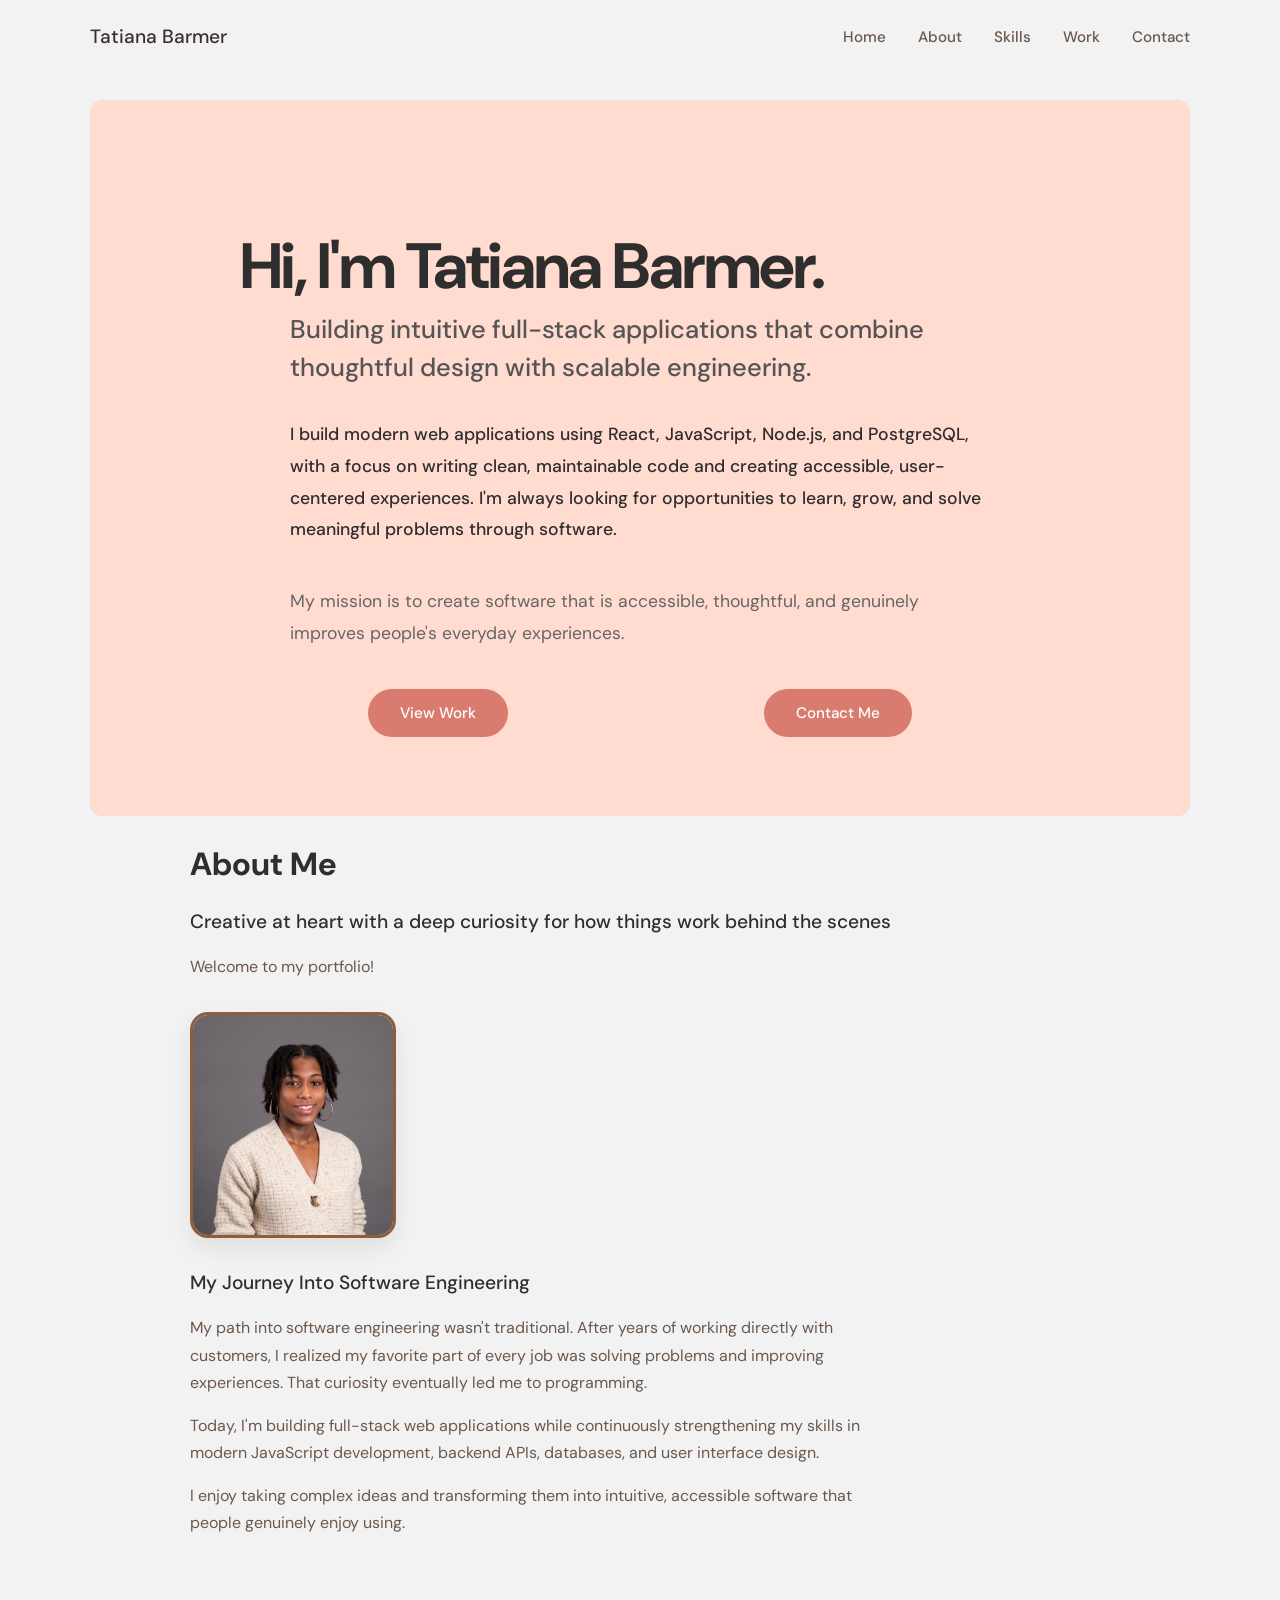
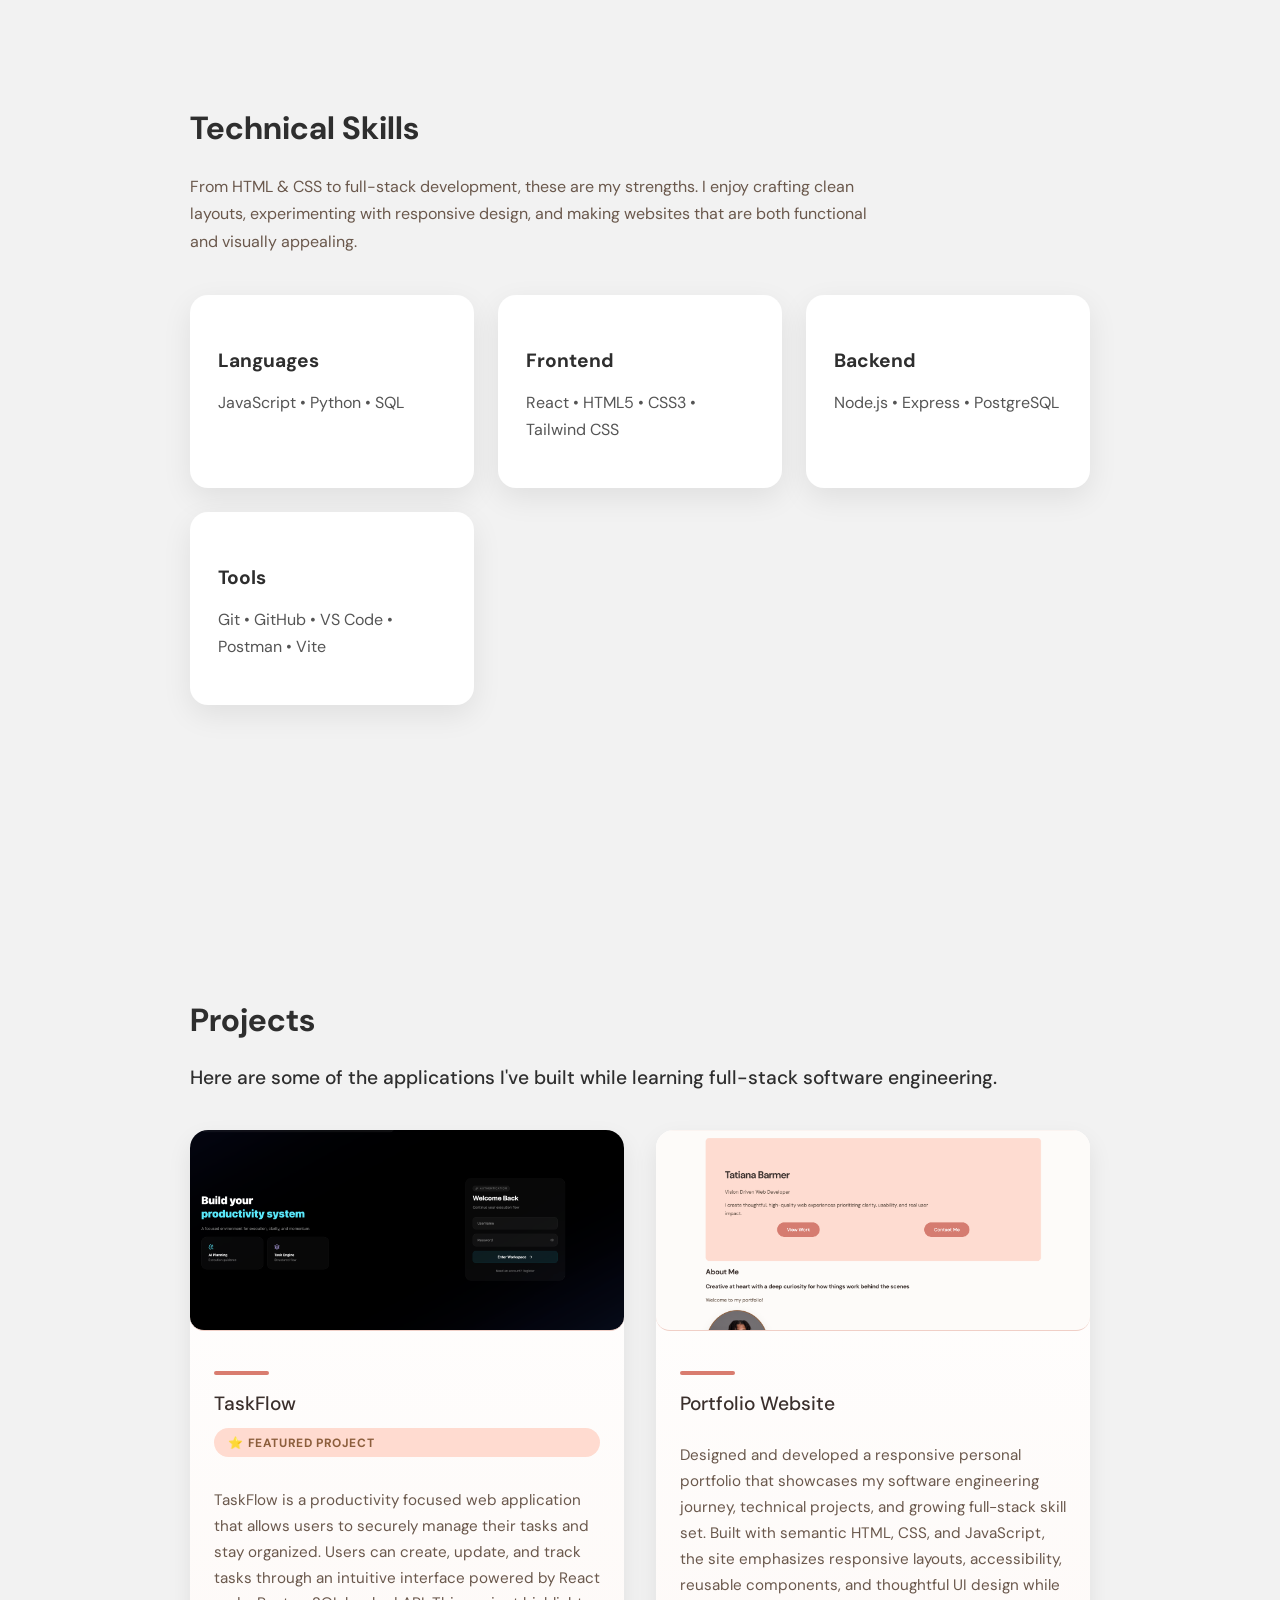
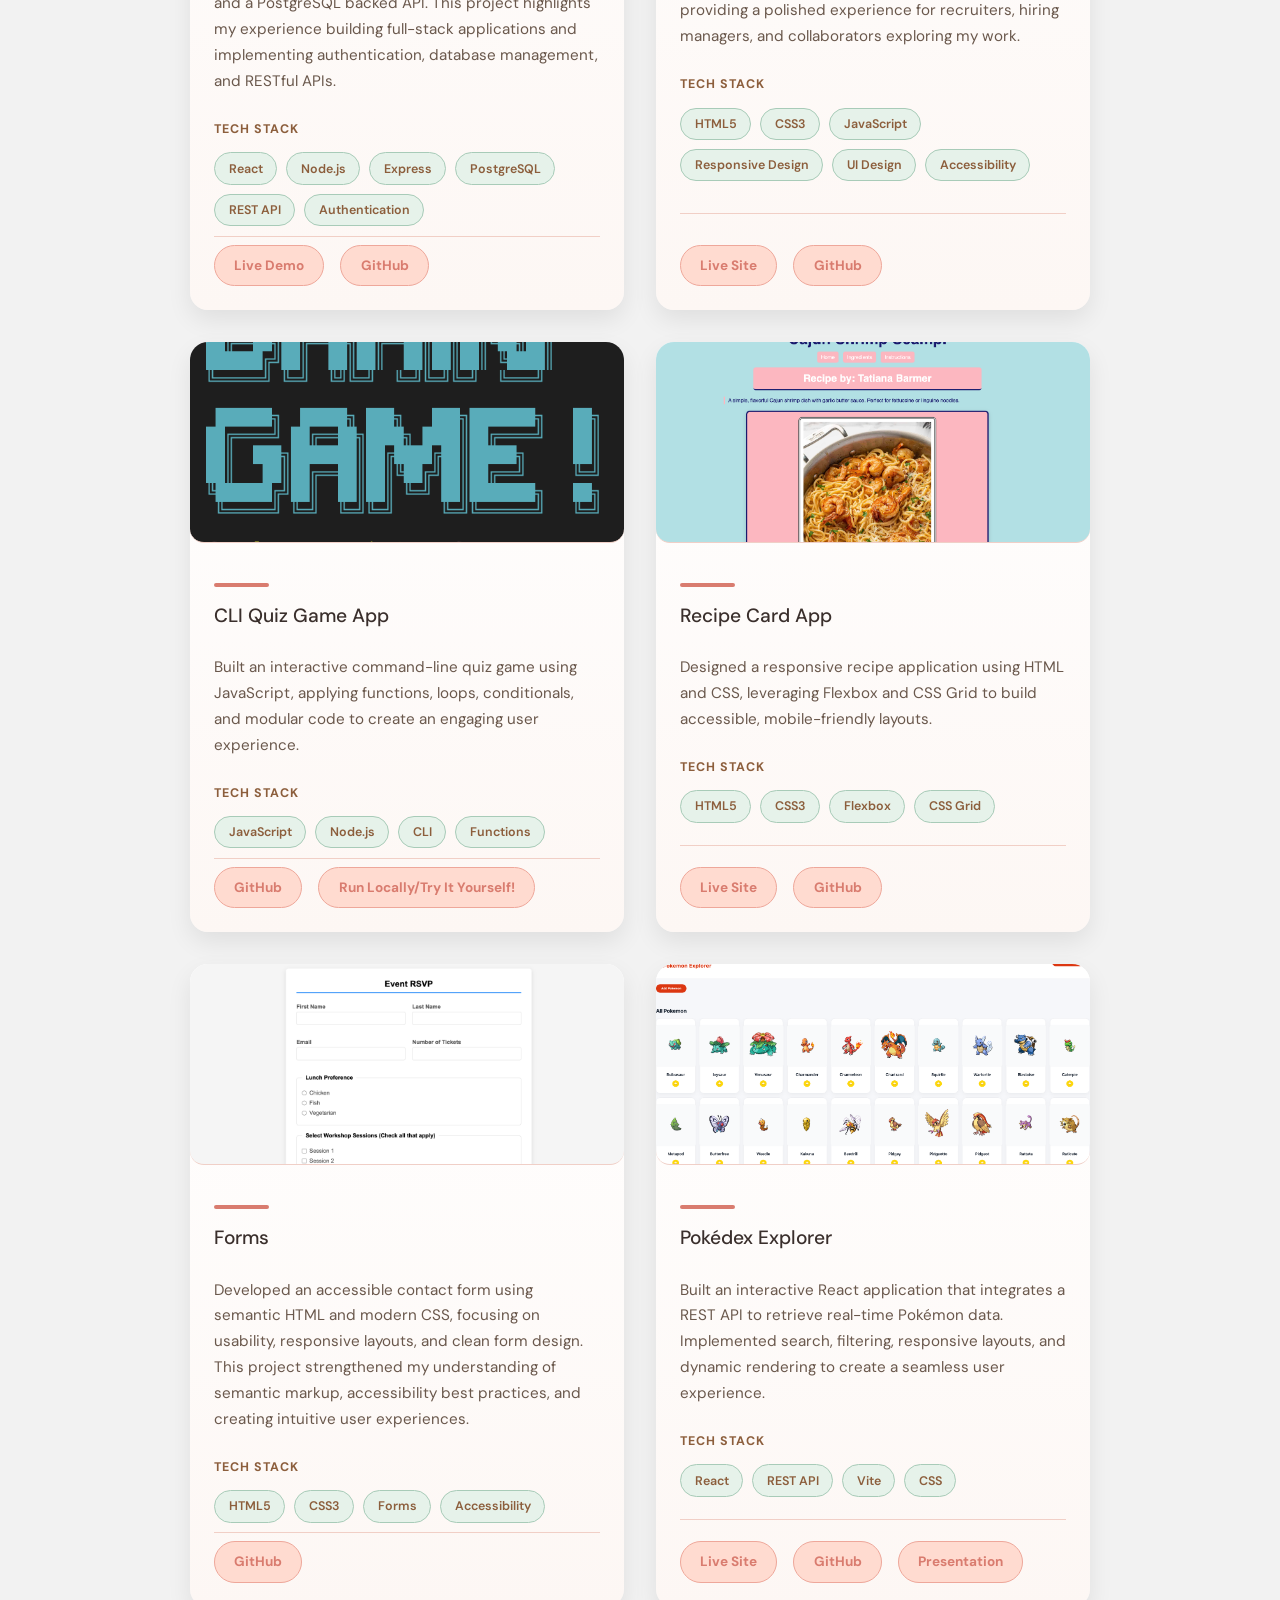
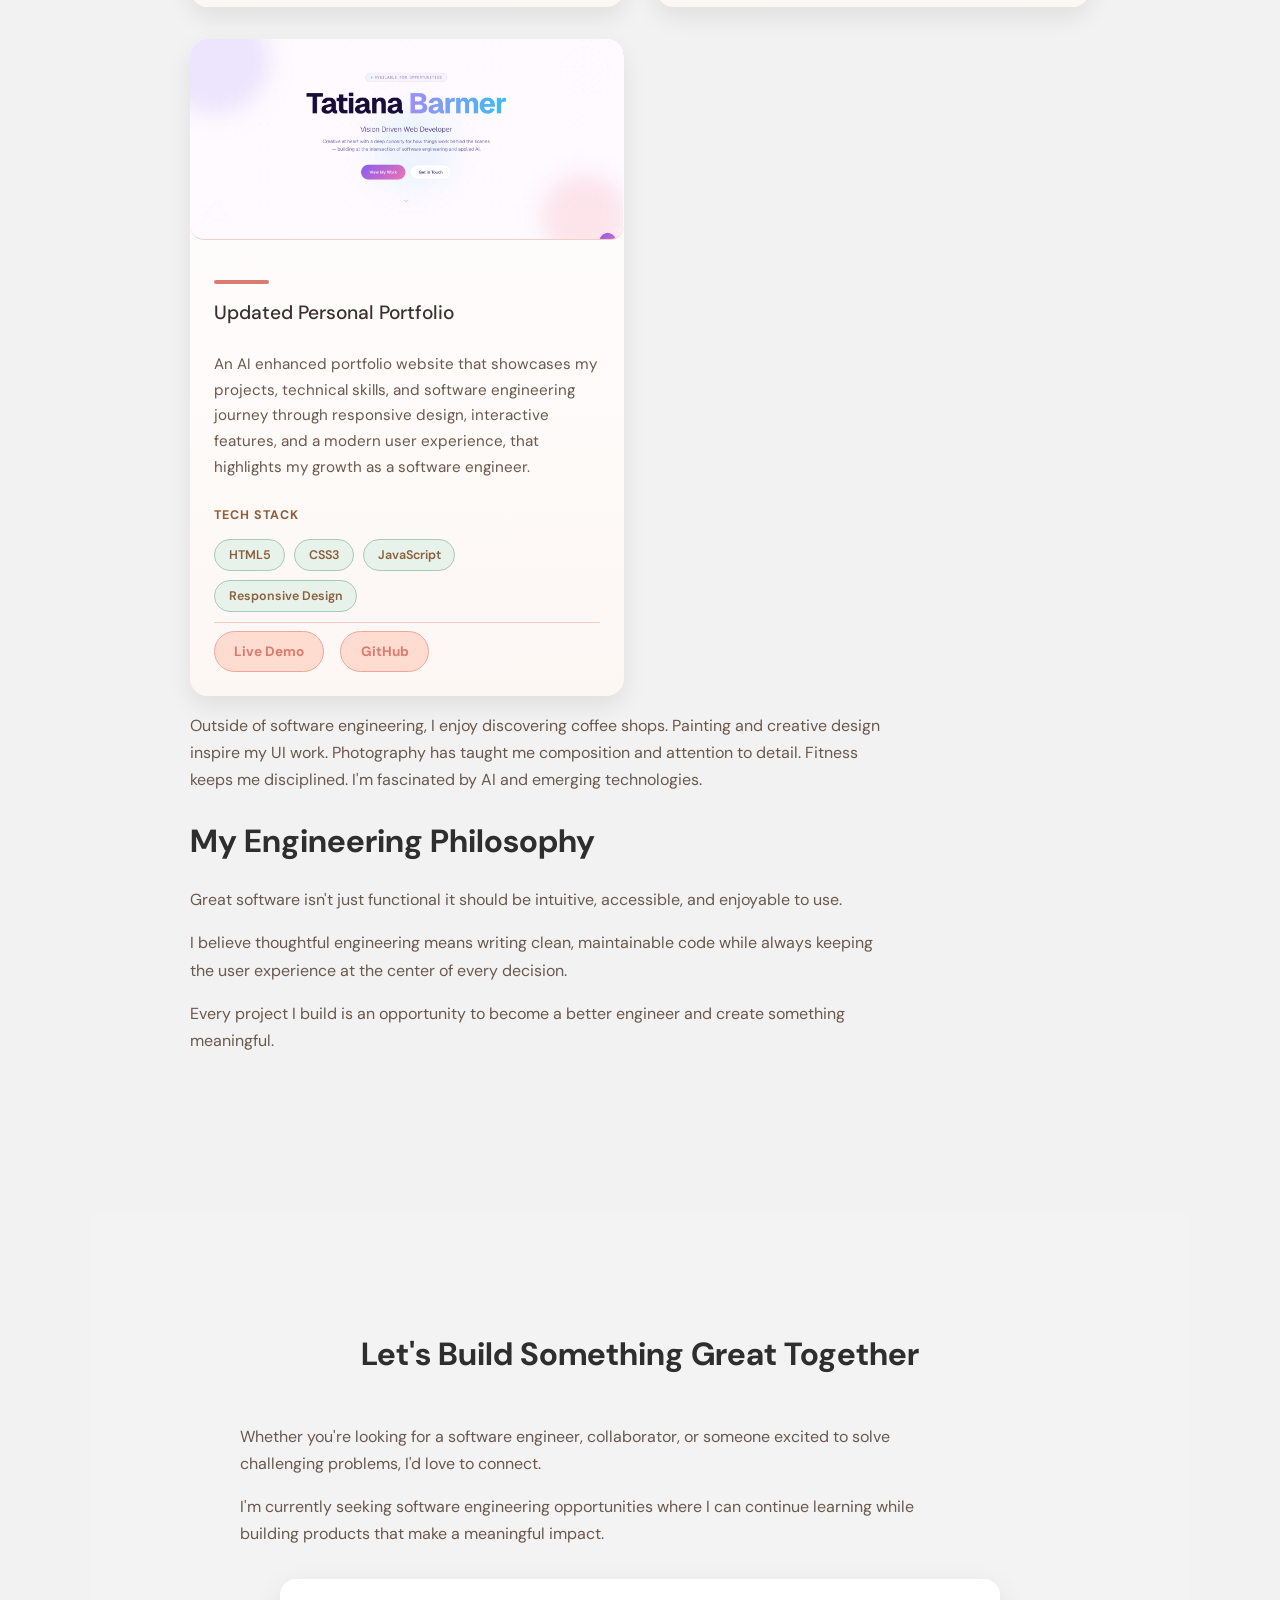
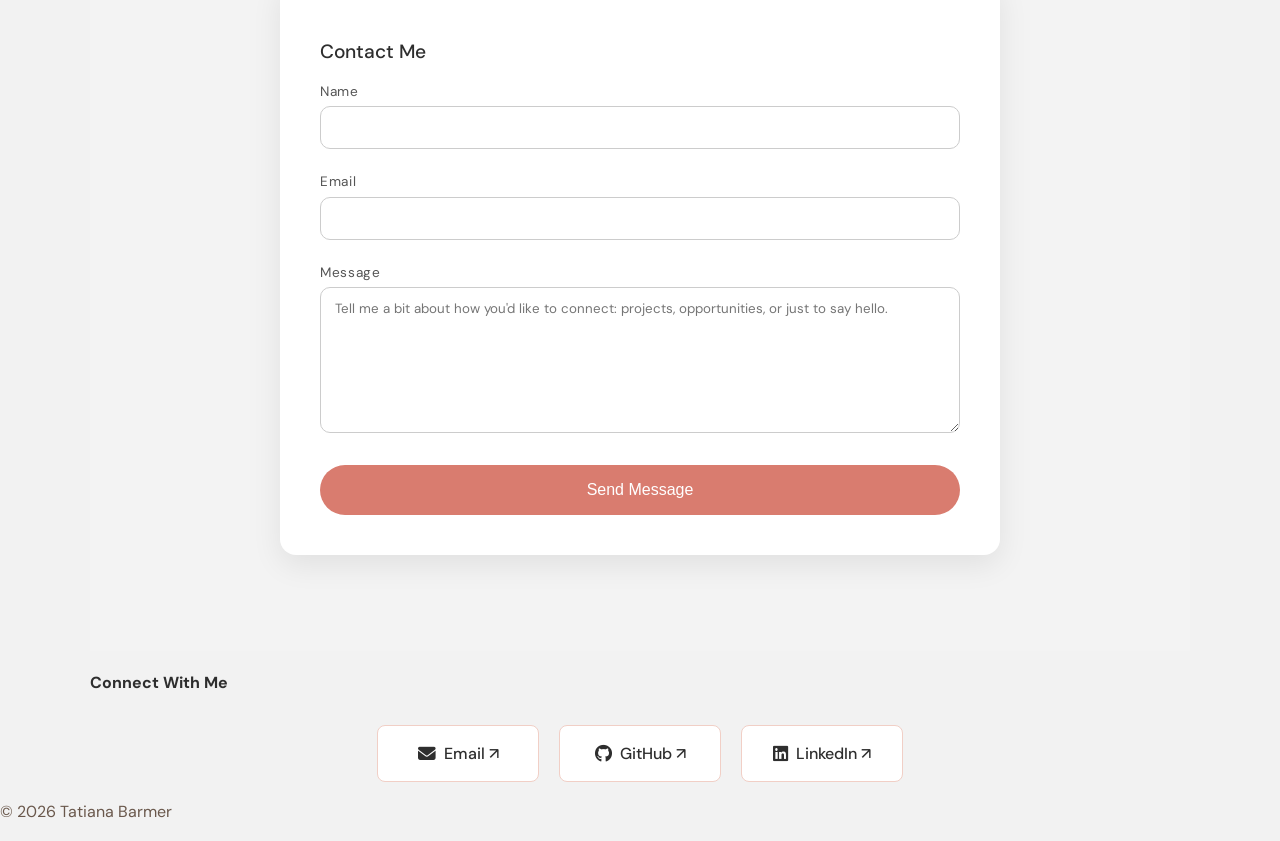
==== commit 0ac6e0f4: "updated cli game" ====
--- a/index.html
+++ b/index.html
@@ -233,6 +233,8 @@
                             <div class="project-links">
                                 <a href="https://github.com/iamtati1/swe-project-1-cli-app-v2"
                                     target="_blank">GitHub</a>
+                                <a href="https://github.com/iamtati1/brain-game" target="_blank">Run
+                                    Locally/Try It Yourself!</a>
                             </div>
                         </div>
                     </article>
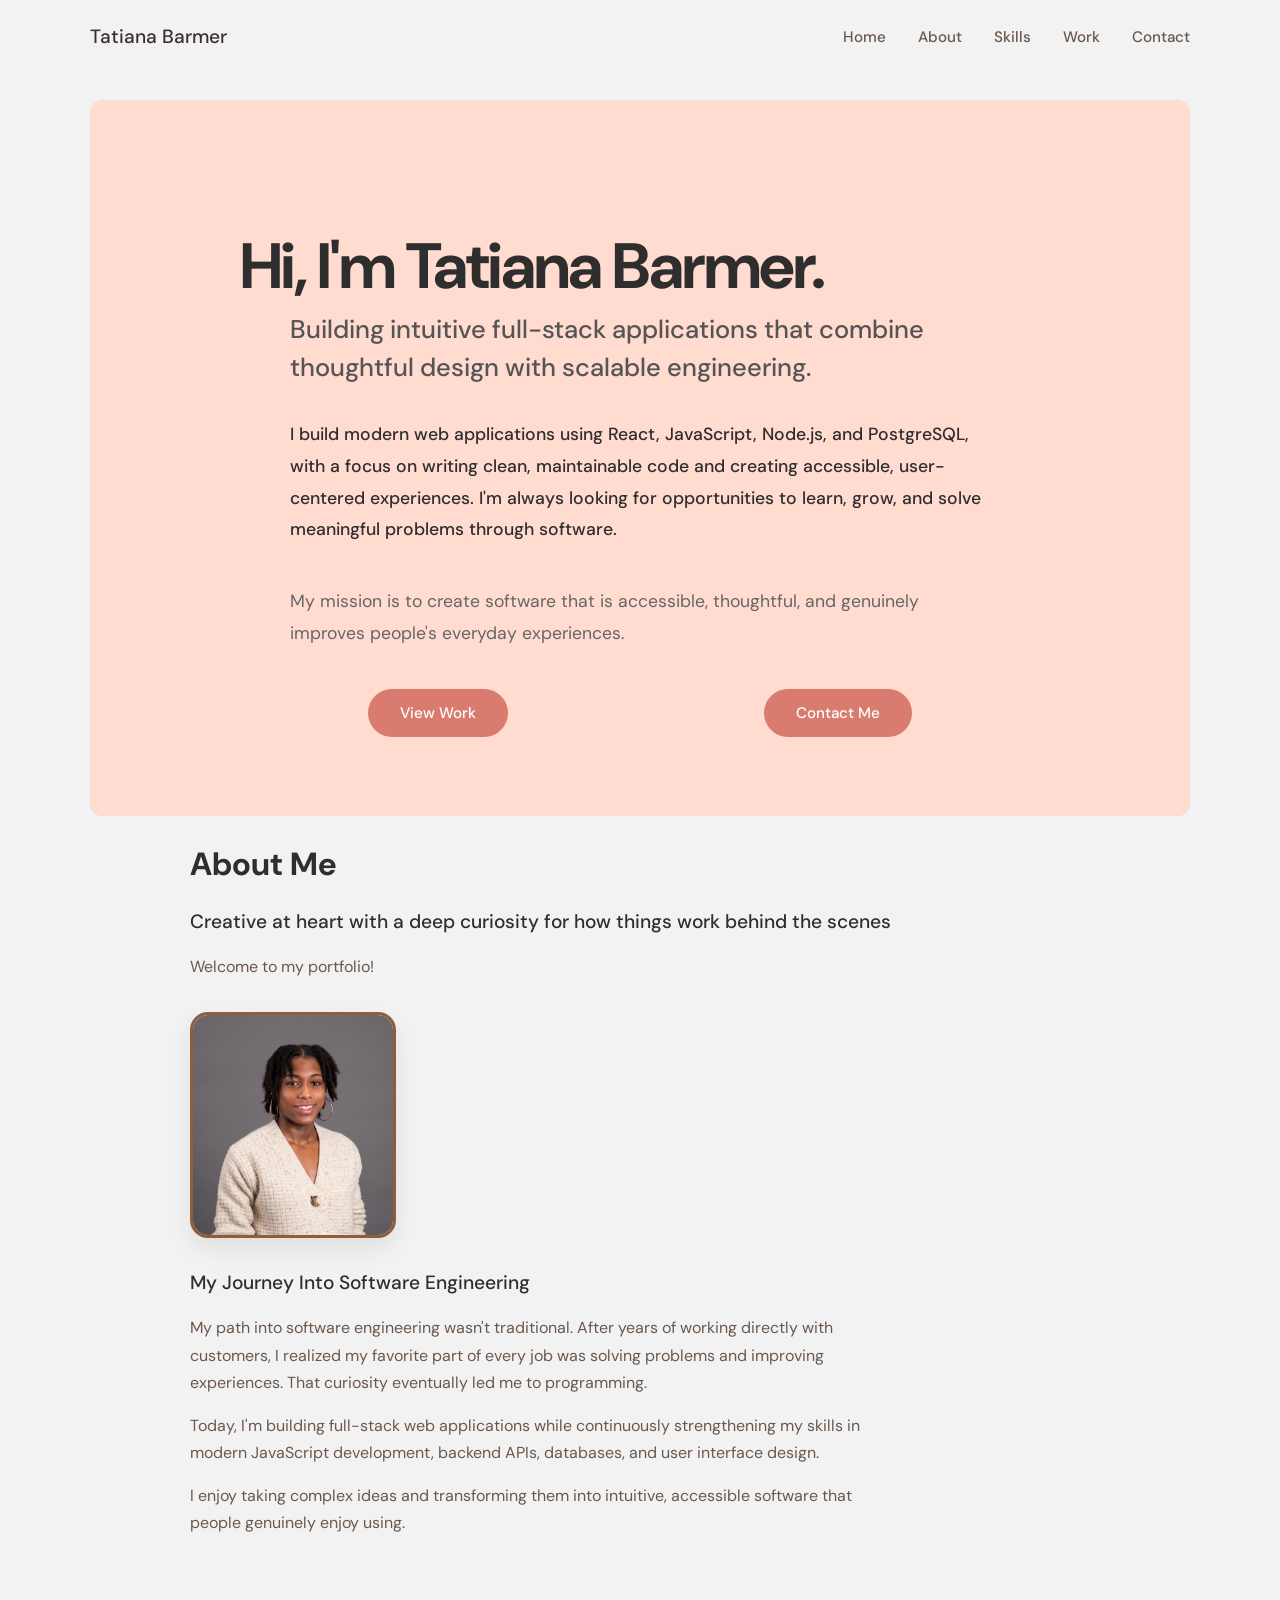
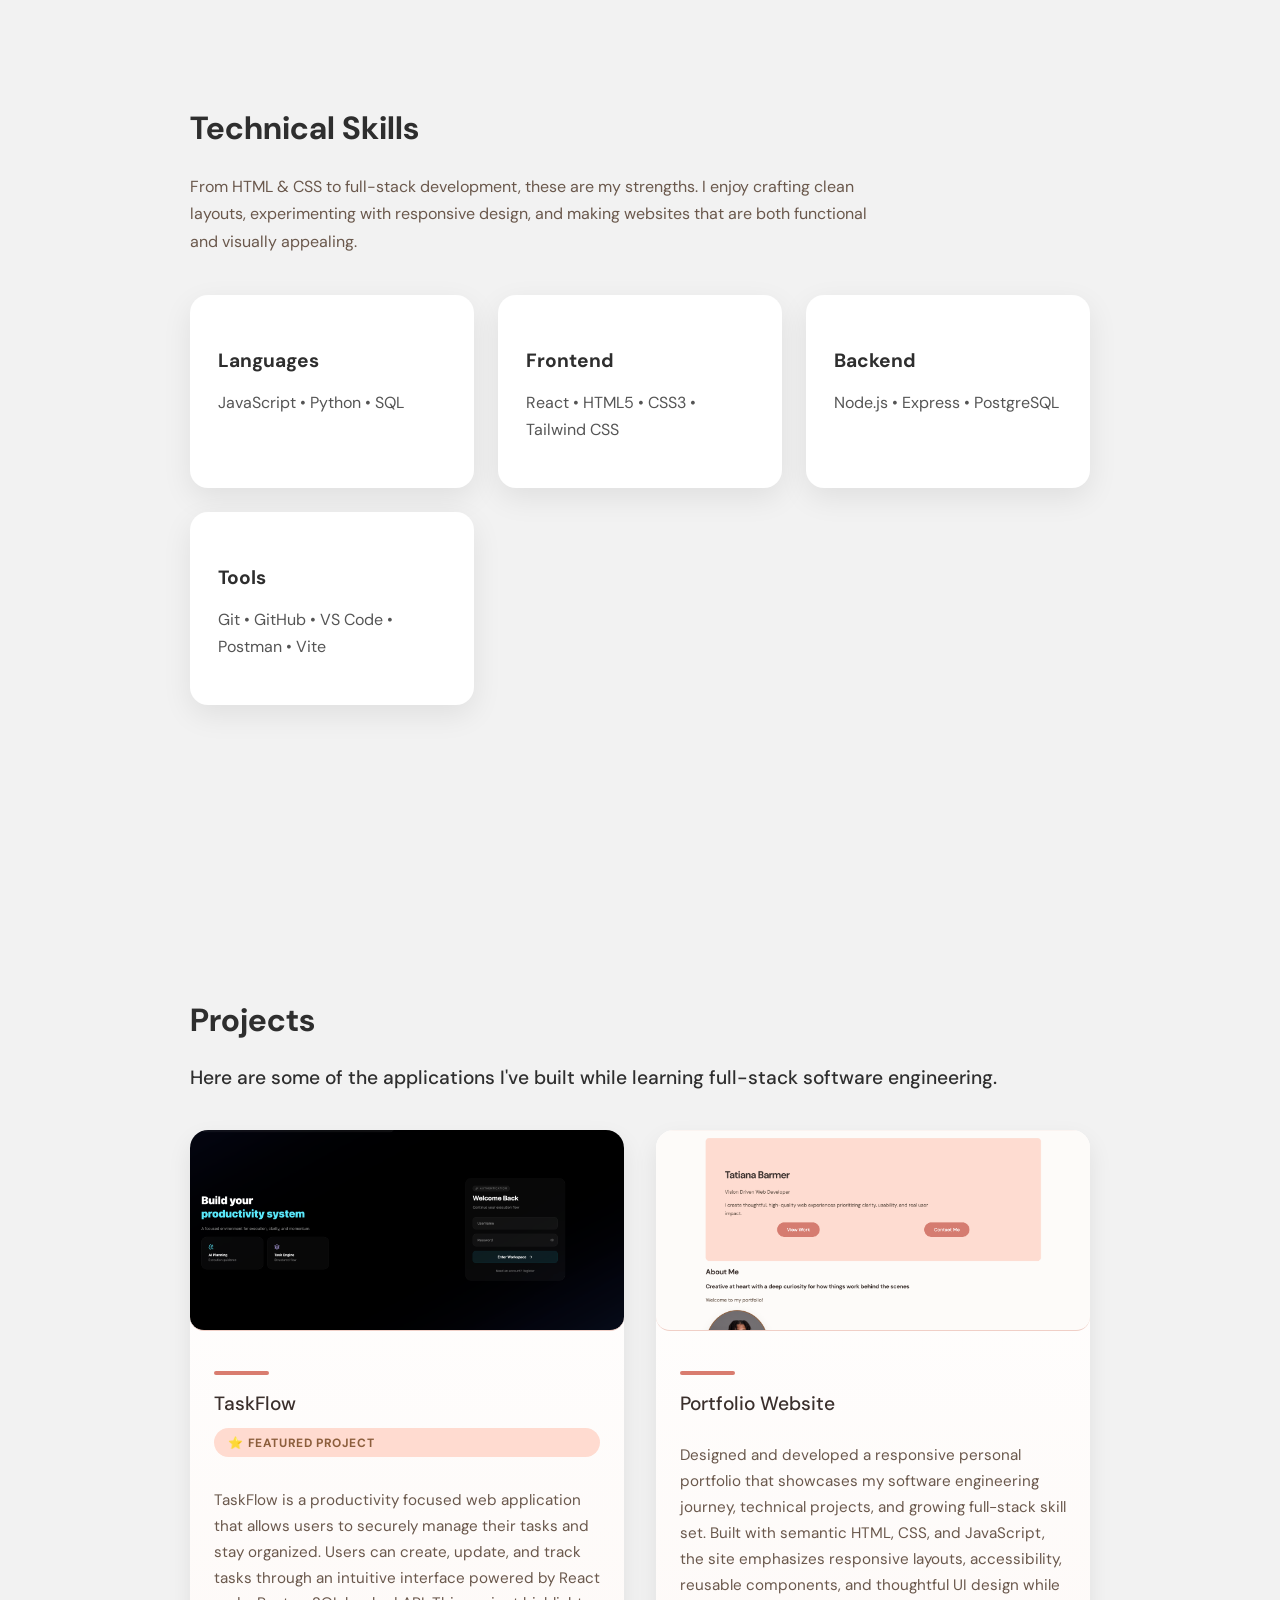
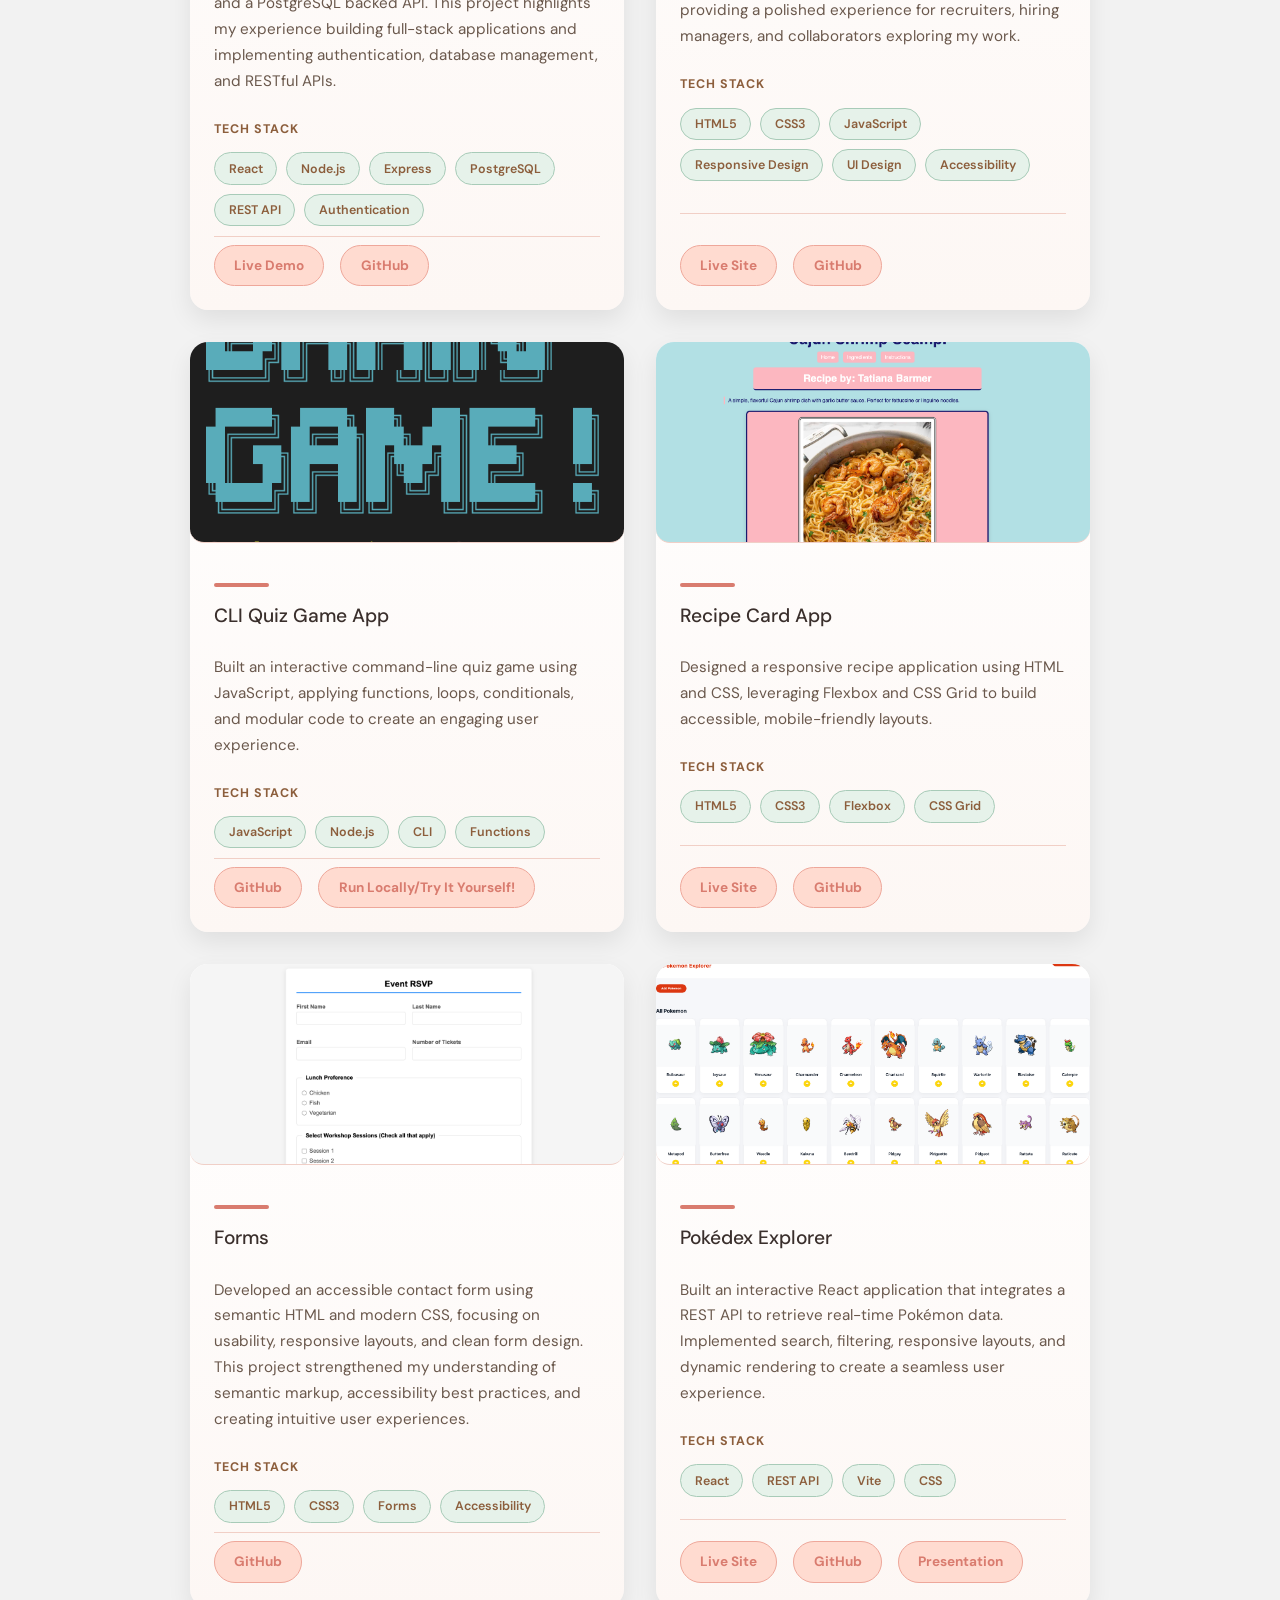
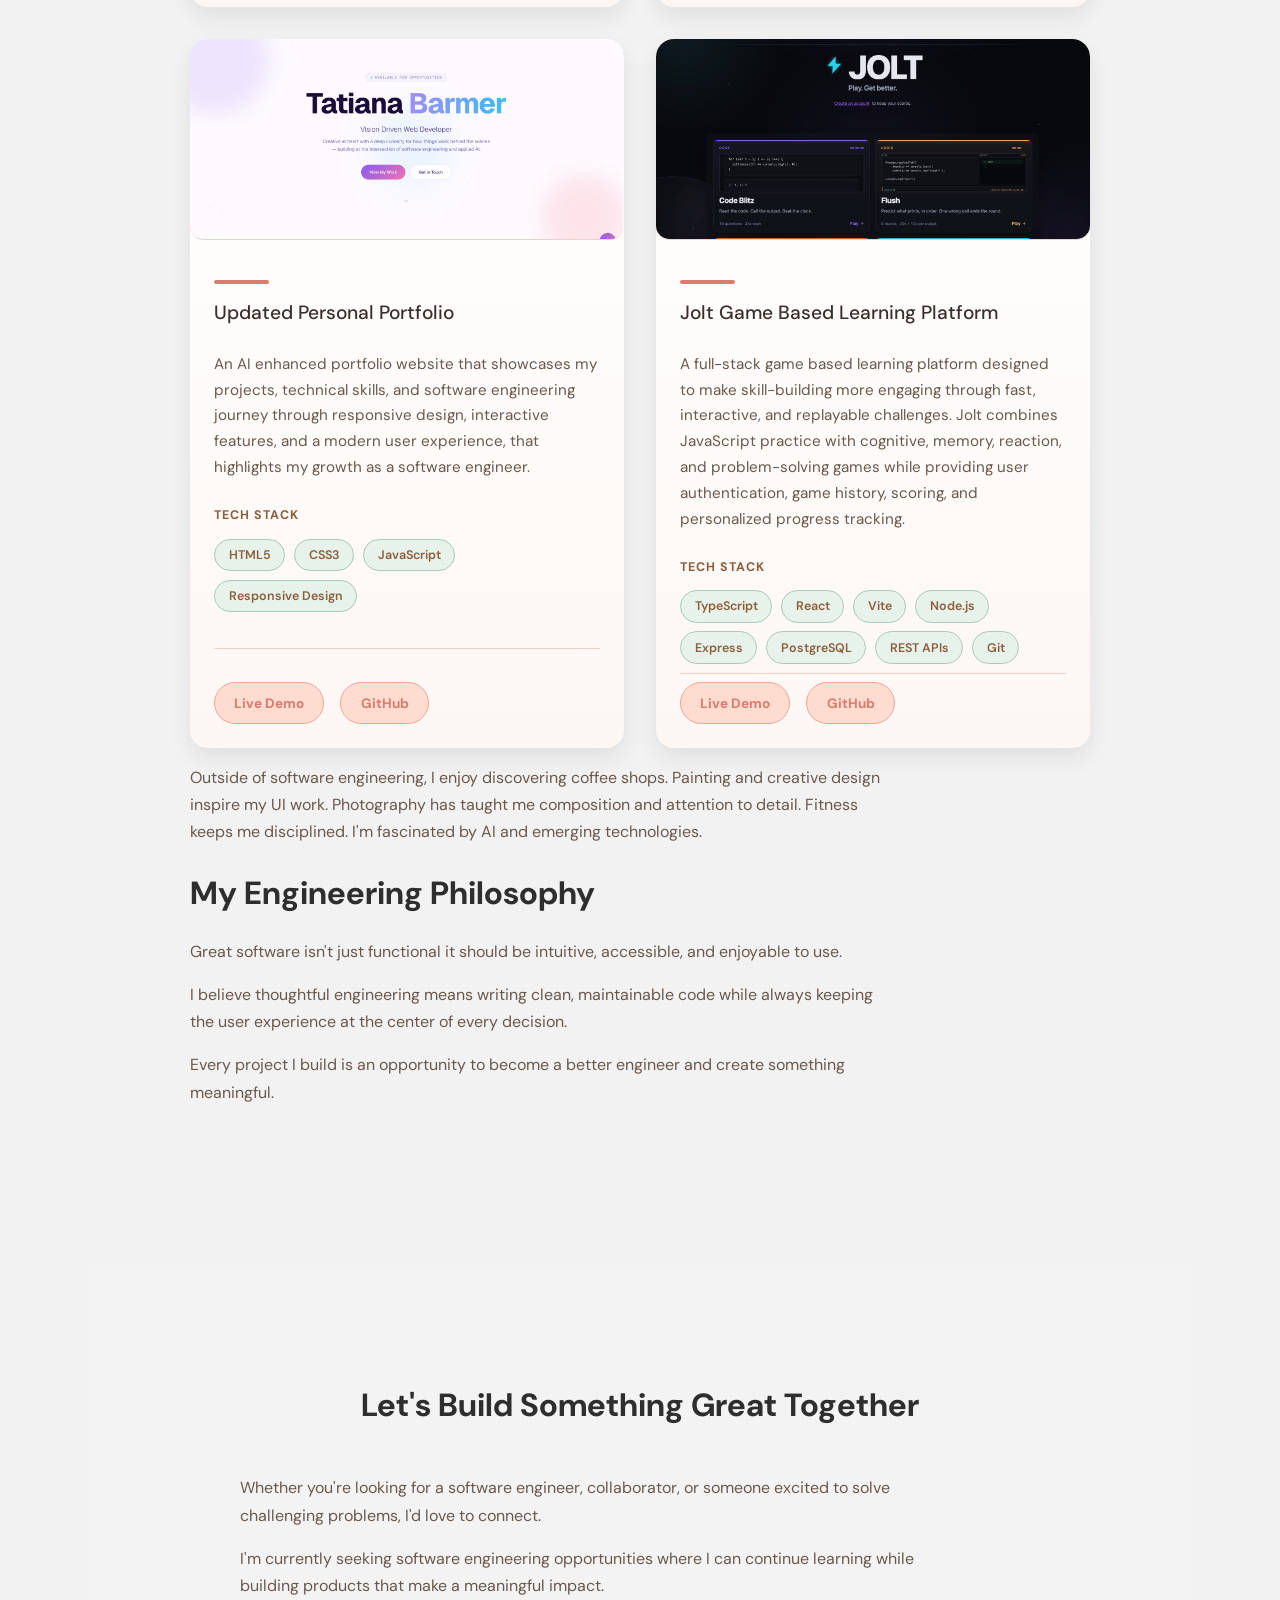
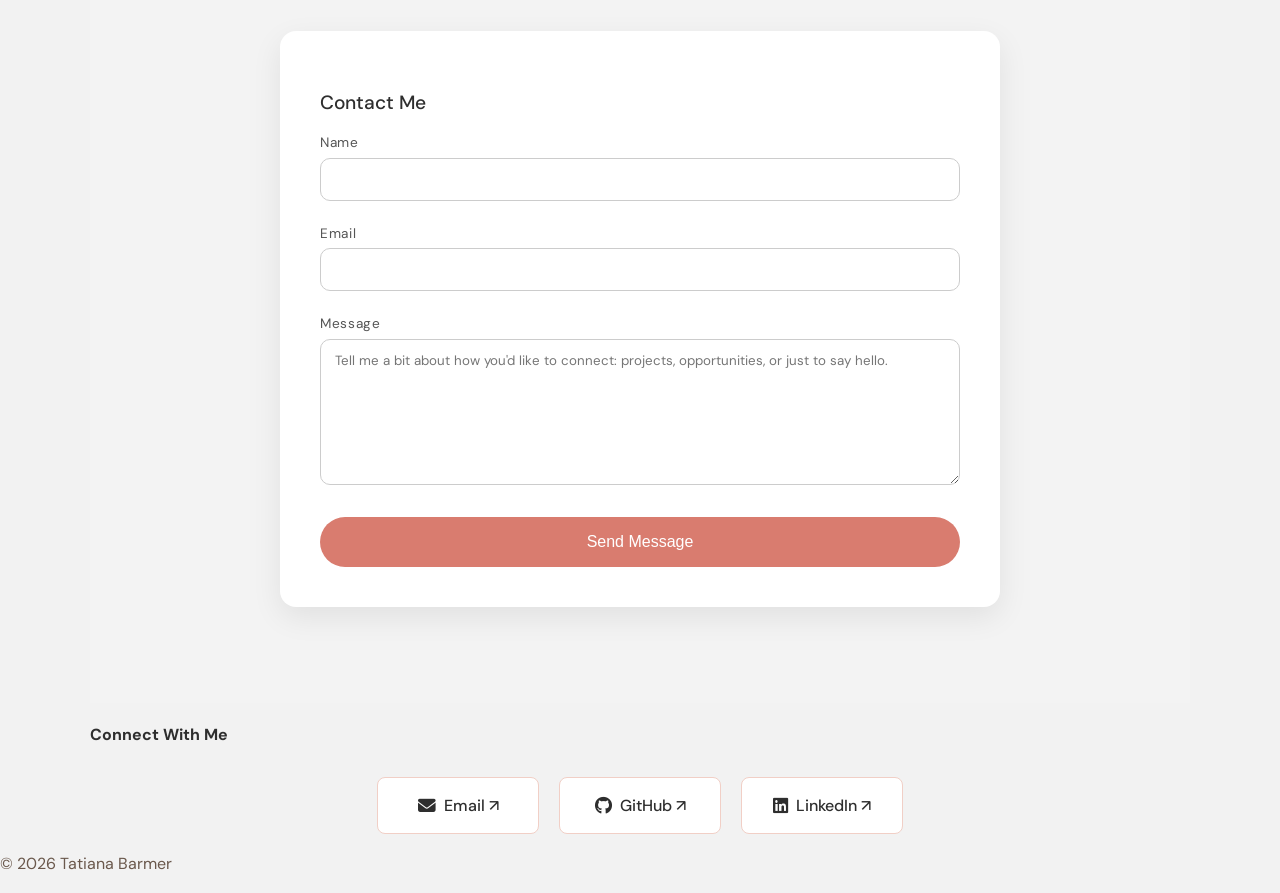
==== commit 58d25975: "Added Jolt" ====
--- a/index.html
+++ b/index.html
@@ -357,6 +357,46 @@
                             </div>
                         </div>
                     </article>
+
+                    <!-- Project 8 -->
+                    <article class="project-card">
+                        <div class="project-image jolt-project-preview"></div>
+                        <div class="project-content">
+                            <div class="section-divider"></div>
+
+                            <h3>Jolt Game Based Learning Platform</h3>
+
+                            <p>
+                                A full-stack game based learning platform designed to make skill-building more engaging
+                                through
+                                fast, interactive, and replayable challenges. Jolt combines JavaScript practice with
+                                cognitive,
+                                memory, reaction, and problem-solving games while providing user authentication, game
+                                history,
+                                scoring, and personalized progress tracking.
+                            </p>
+
+                            <h4 class="tech-title">Tech Stack</h4>
+
+                            <div class="tech-stack">
+                                <span class="tech-badge">TypeScript</span>
+                                <span class="tech-badge">React</span>
+                                <span class="tech-badge">Vite</span>
+                                <span class="tech-badge">Node.js</span>
+                                <span class="tech-badge">Express</span>
+                                <span class="tech-badge">PostgreSQL</span>
+                                <span class="tech-badge">REST APIs</span>
+                                <span class="tech-badge">Git</span>
+                            </div>
+
+                            <div class="project-divider"></div>
+
+                            <div class="project-links">
+                                <a href="https://jolt-4mjc.onrender.com/">Live Demo</a>
+                                <a href="https://github.com/iamtati1/game-night">GitHub</a>
+                            </div>
+                        </div>
+                    </article>
                 </div>
 
                 <p>Outside of software engineering,
--- a/style.css
+++ b/style.css
@@ -741,4 +741,8 @@
 
 .taskFlow-preview {
     background-image: url("./images/taskFlow.png");
+}
+
+.jolt-project-preview {
+    background-image: url("./images/Jolt.png");
 }
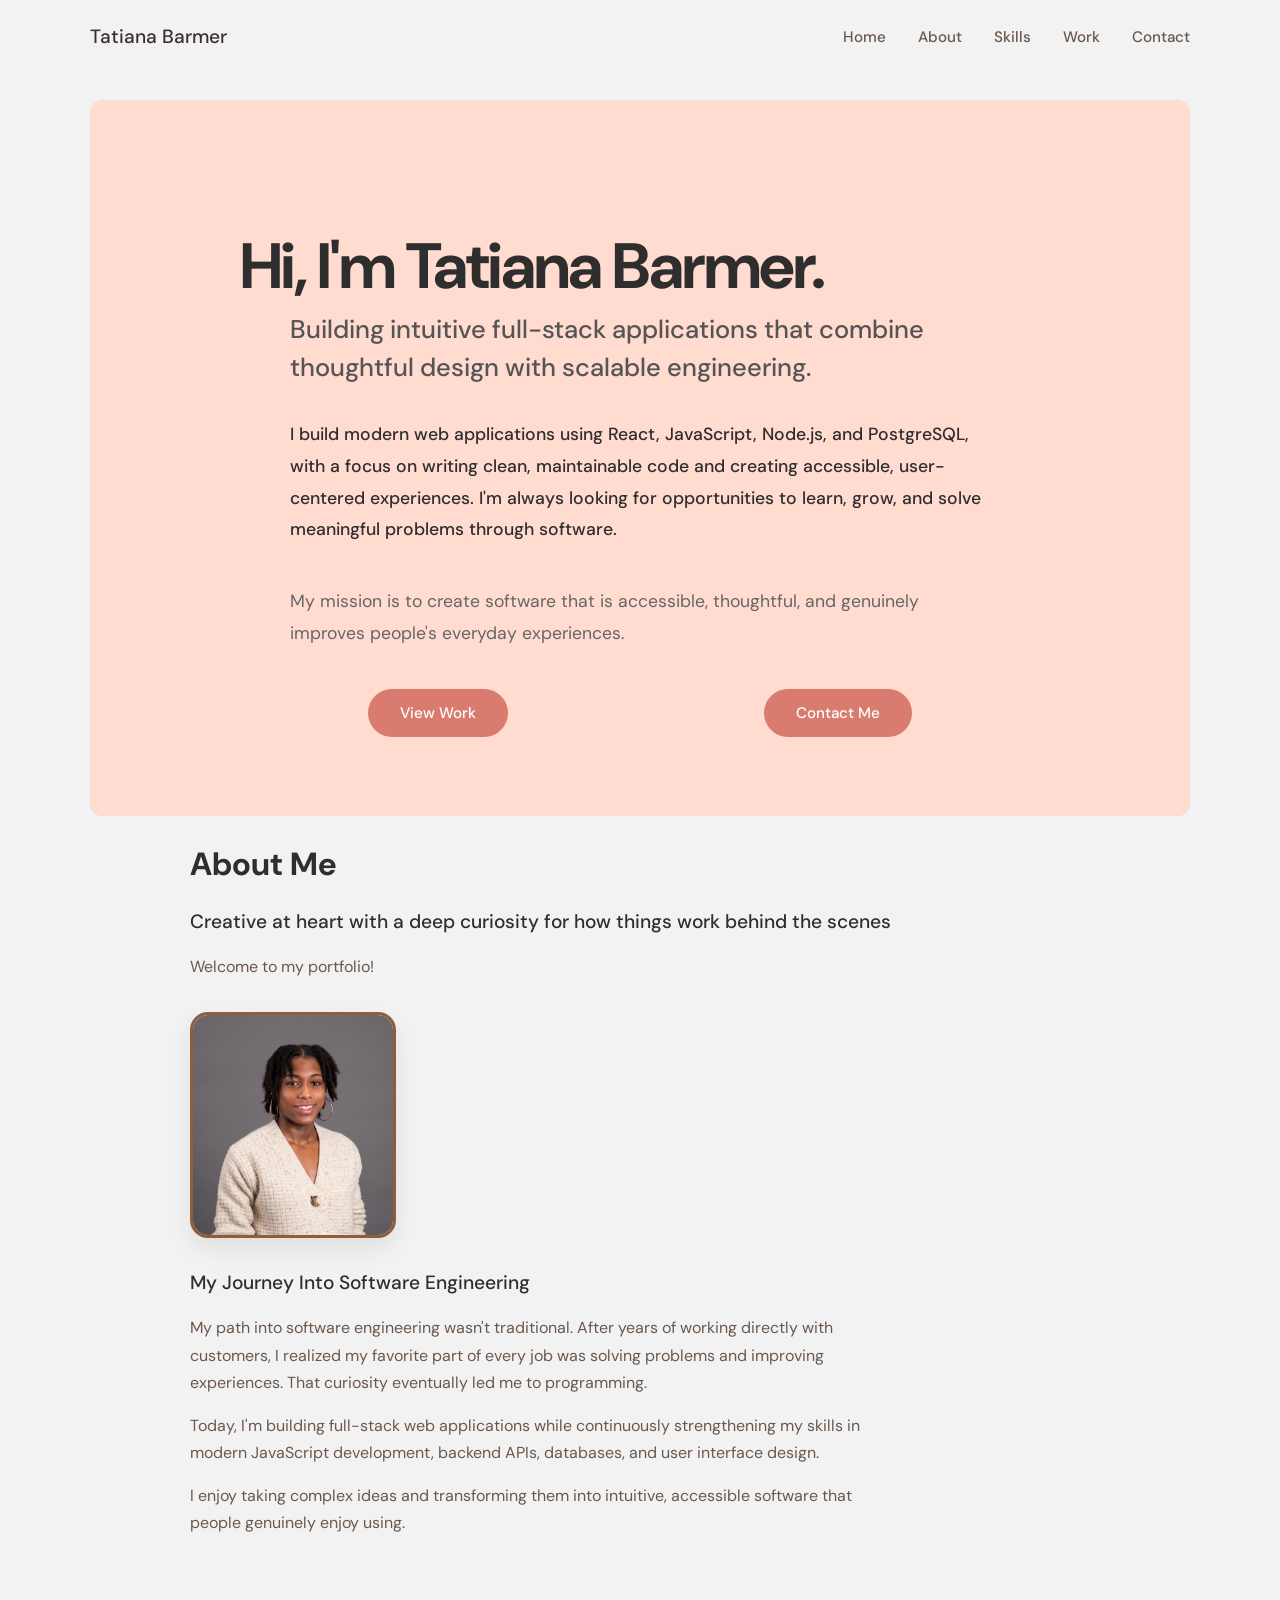
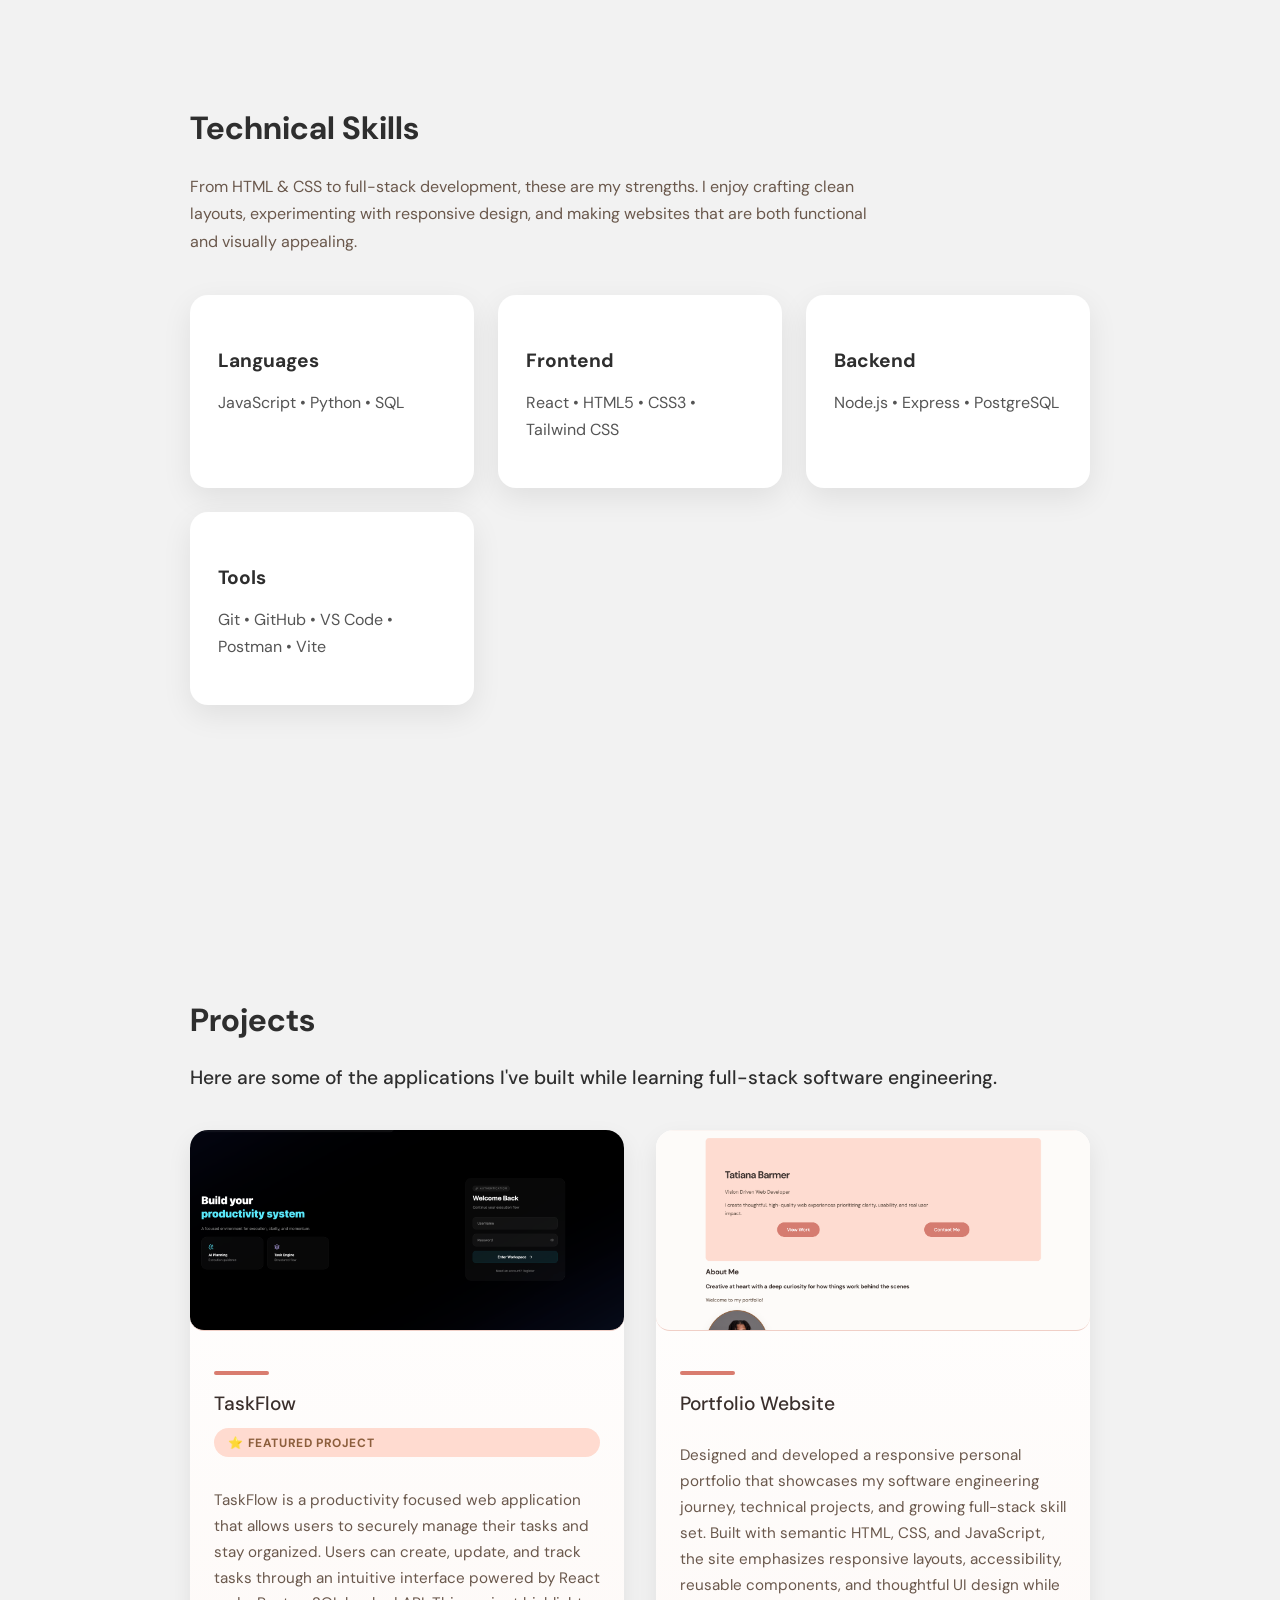
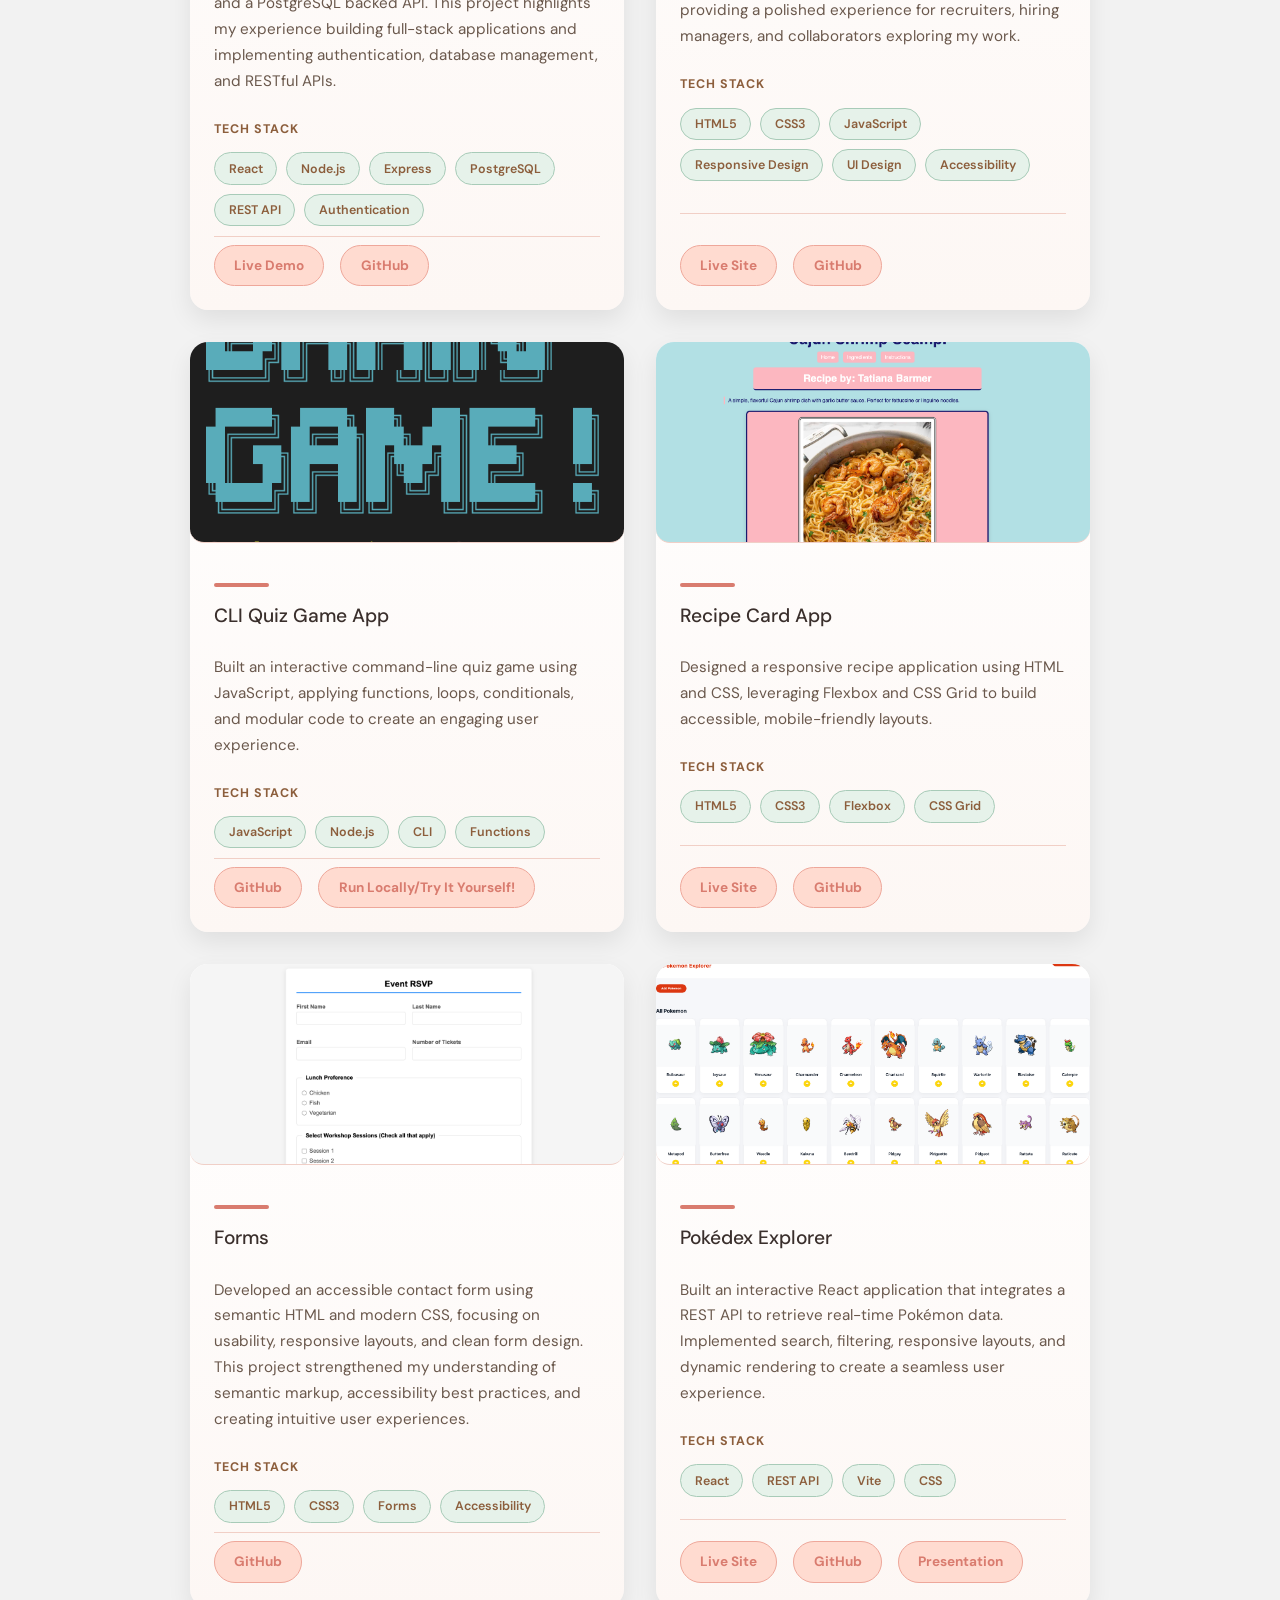
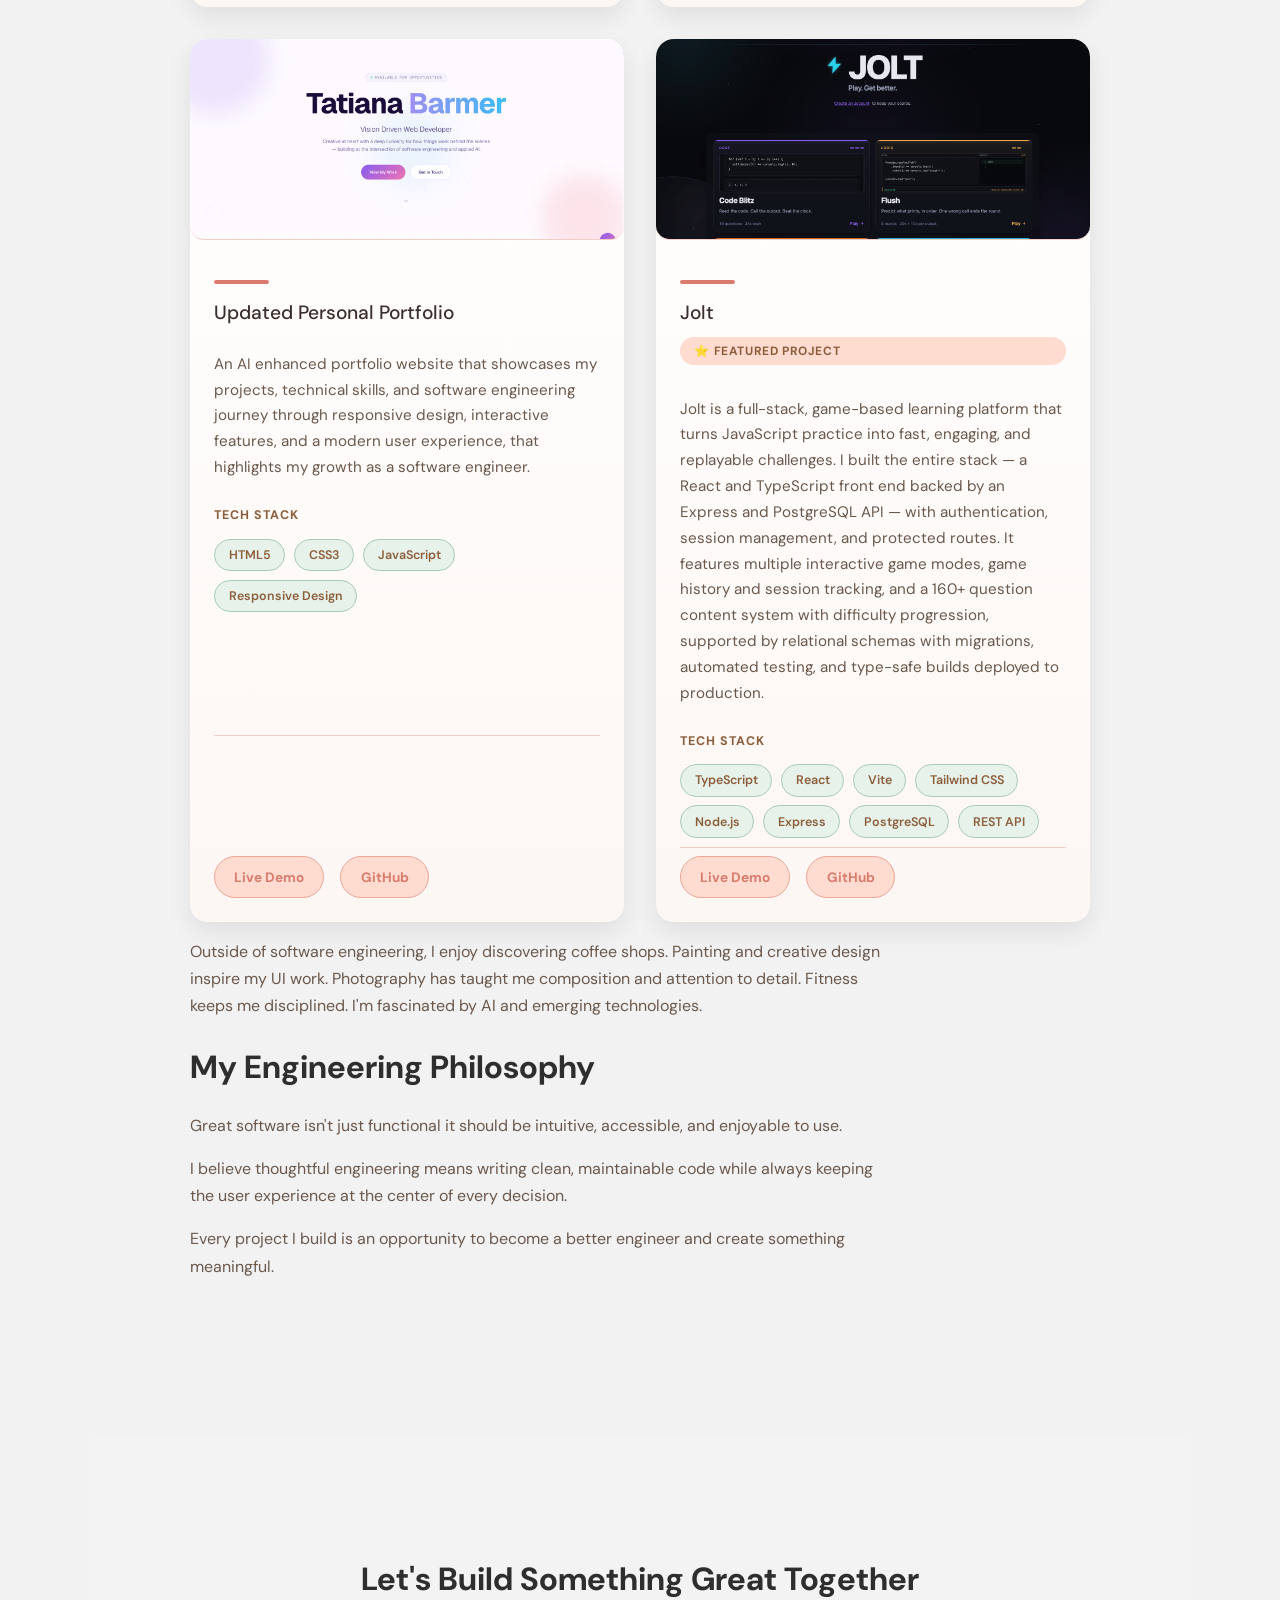
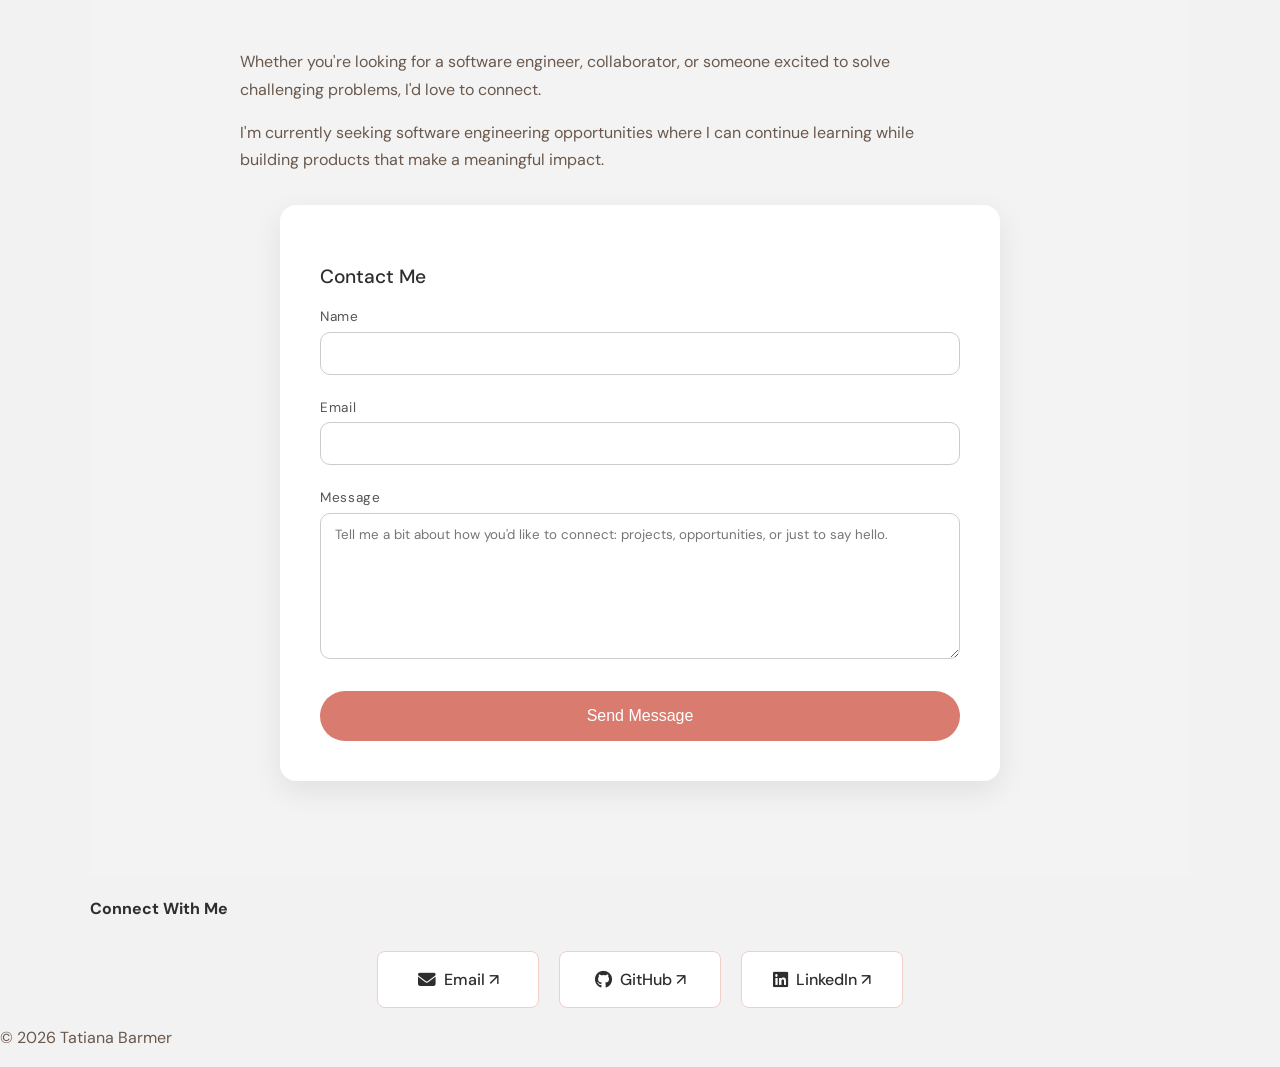
==== commit 10eef70c: "Mark Jolt as a featured project Add the featured badge, tighten the description to highlight the eng" ====
--- a/index.html
+++ b/index.html
@@ -364,16 +364,19 @@
                         <div class="project-content">
                             <div class="section-divider"></div>
 
-                            <h3>Jolt Game Based Learning Platform</h3>
+                            <h3>Jolt</h3>
+                            <span class="featured-badge">
+                                ⭐ Featured Project
+                            </span>
 
                             <p>
-                                A full-stack game based learning platform designed to make skill-building more engaging
-                                through
-                                fast, interactive, and replayable challenges. Jolt combines JavaScript practice with
-                                cognitive,
-                                memory, reaction, and problem-solving games while providing user authentication, game
-                                history,
-                                scoring, and personalized progress tracking.
+                                Jolt is a full-stack, game-based learning platform that turns JavaScript practice into
+                                fast, engaging, and replayable challenges. I built the entire stack — a React and
+                                TypeScript front end backed by an Express and PostgreSQL API — with authentication,
+                                session management, and protected routes. It features multiple interactive game modes,
+                                game history and session tracking, and a 160+ question content system with difficulty
+                                progression, supported by relational schemas with migrations, automated testing, and
+                                type-safe builds deployed to production.
                             </p>
 
                             <h4 class="tech-title">Tech Stack</h4>
@@ -382,11 +385,11 @@
                                 <span class="tech-badge">TypeScript</span>
                                 <span class="tech-badge">React</span>
                                 <span class="tech-badge">Vite</span>
+                                <span class="tech-badge">Tailwind CSS</span>
                                 <span class="tech-badge">Node.js</span>
                                 <span class="tech-badge">Express</span>
                                 <span class="tech-badge">PostgreSQL</span>
-                                <span class="tech-badge">REST APIs</span>
-                                <span class="tech-badge">Git</span>
+                                <span class="tech-badge">REST API</span>
                             </div>
 
                             <div class="project-divider"></div>
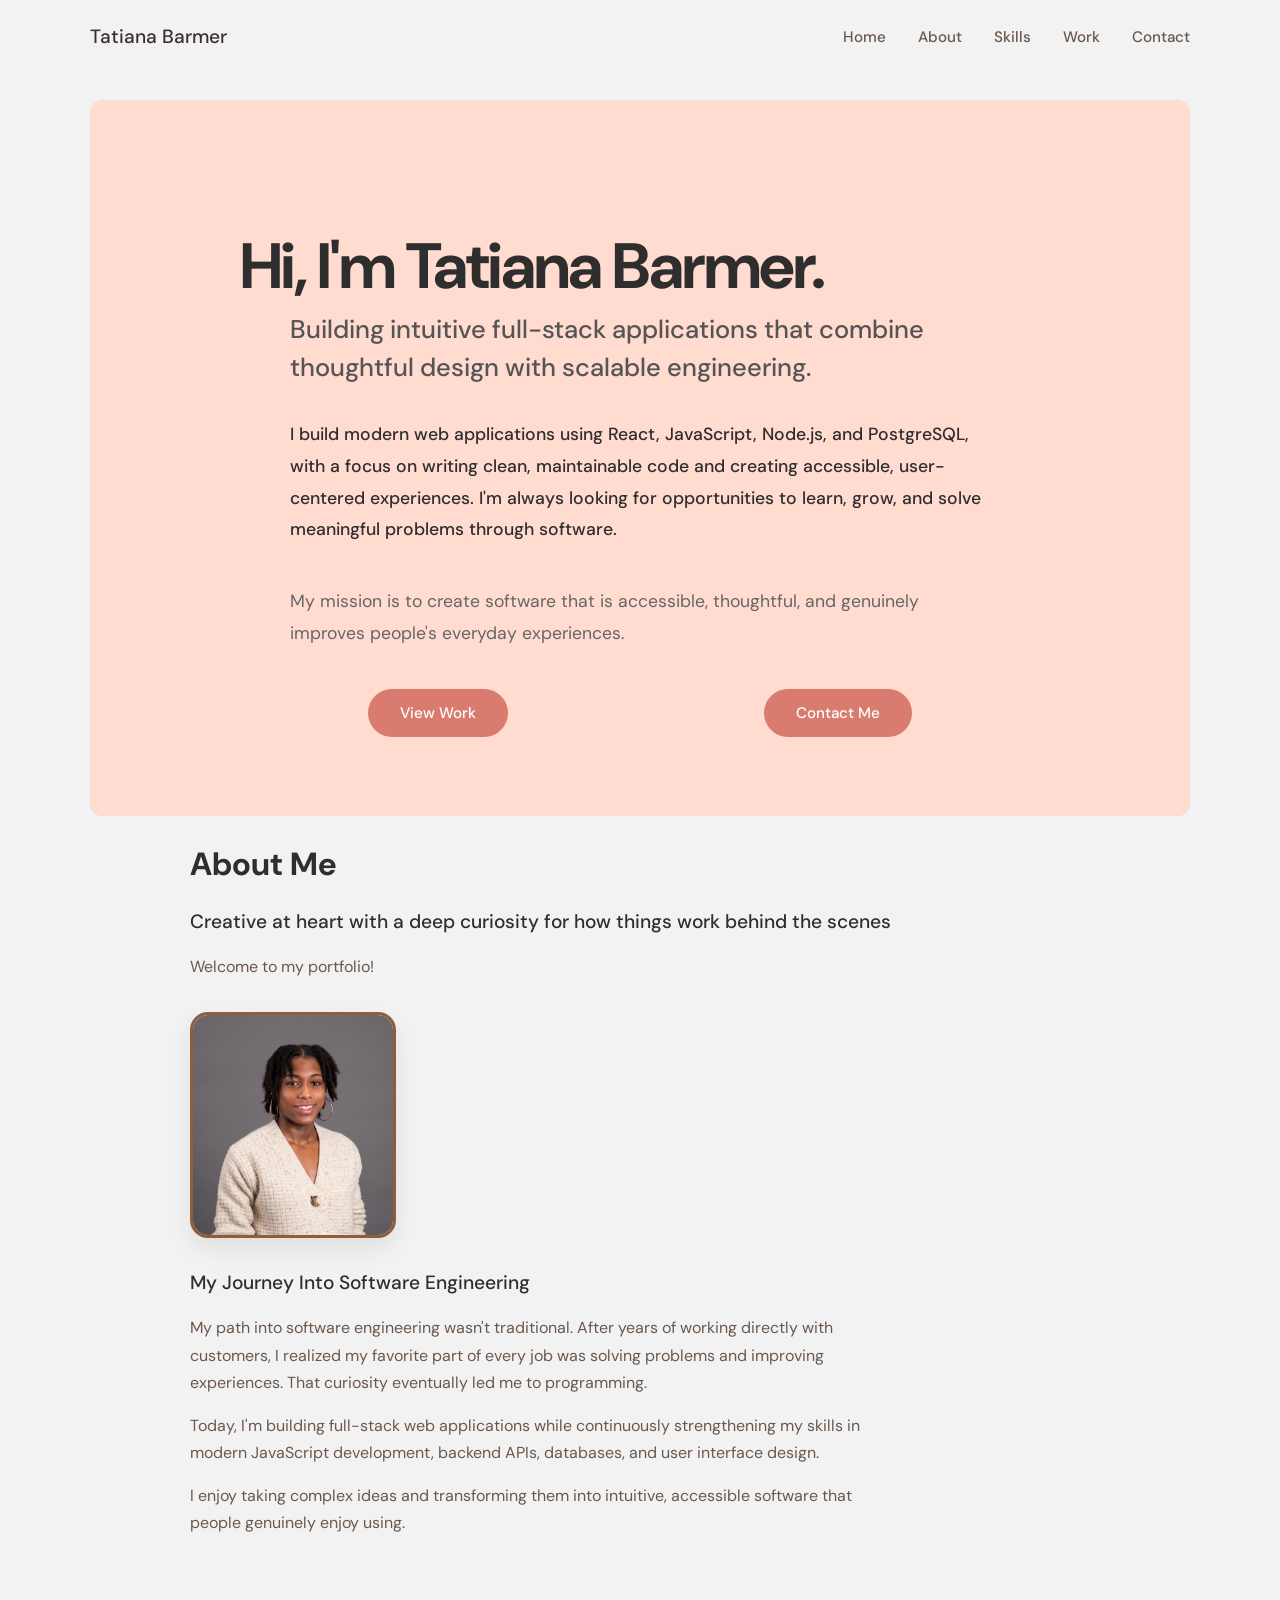
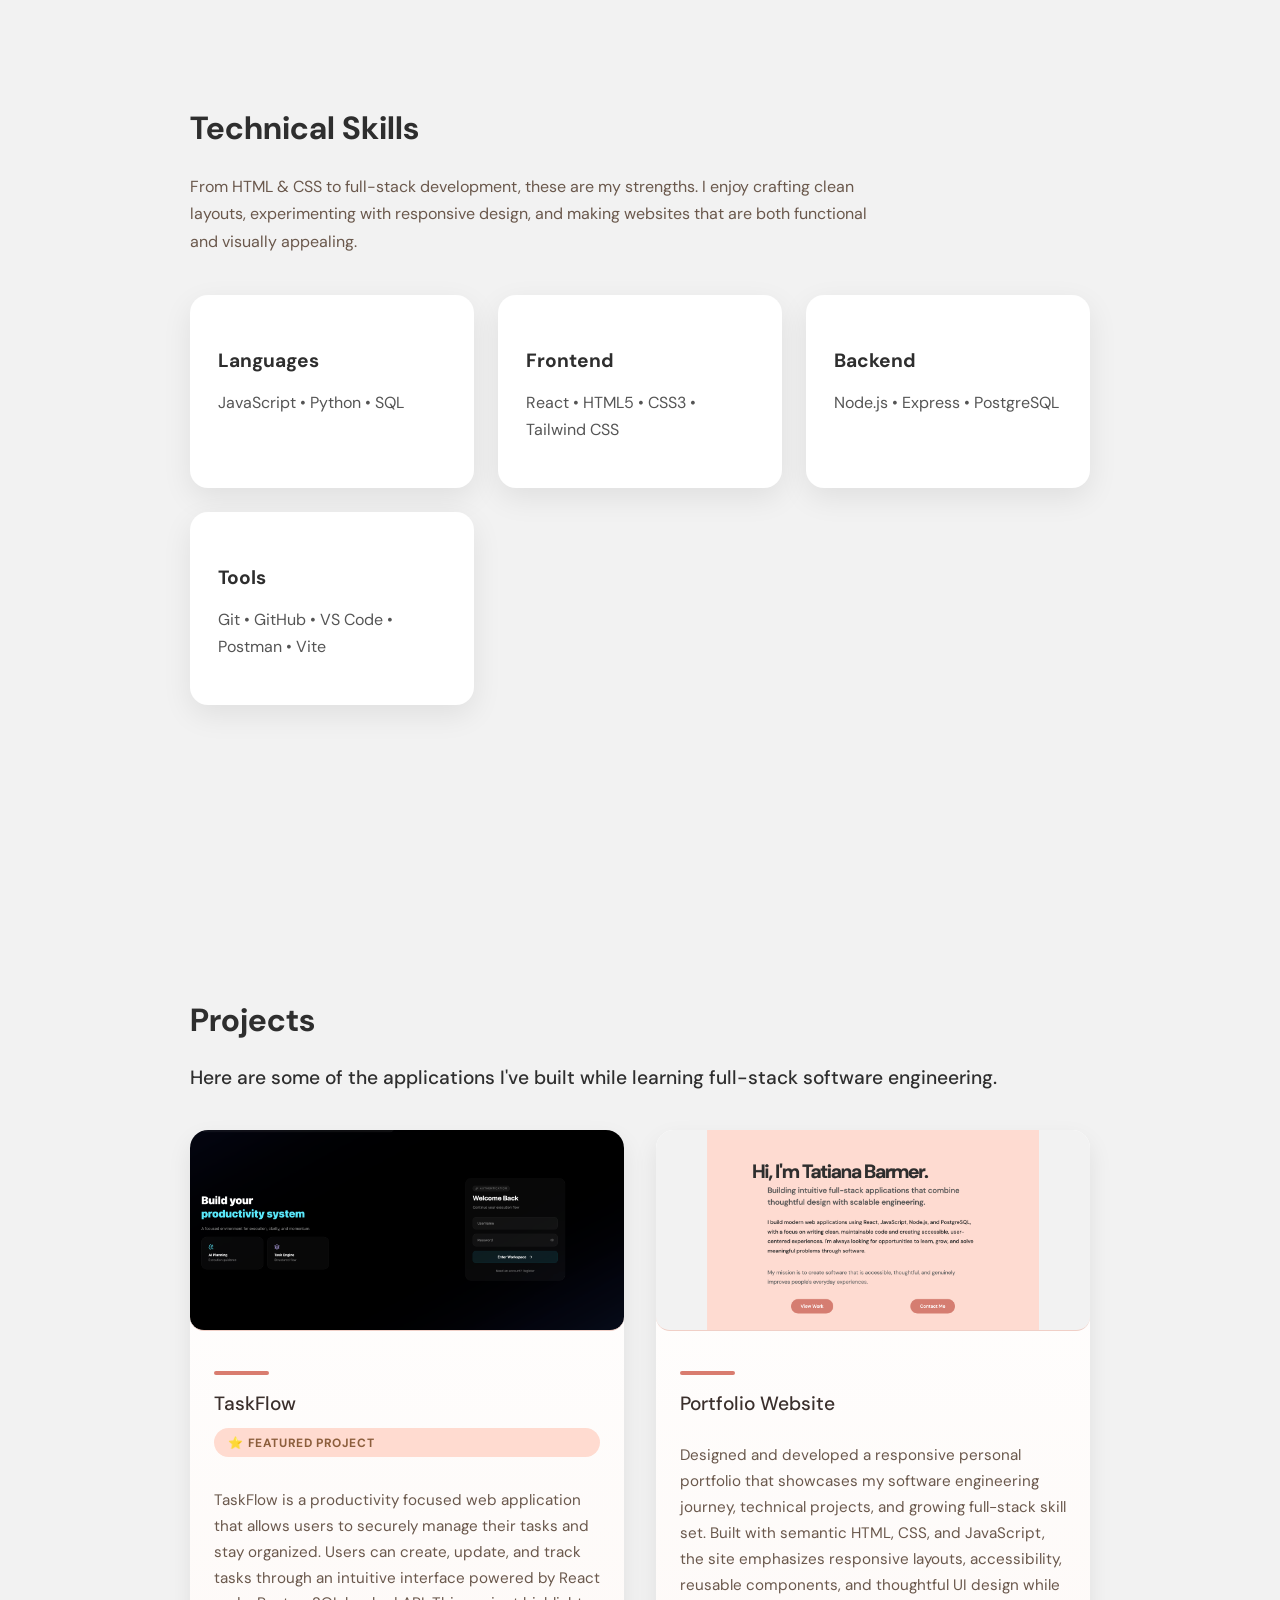
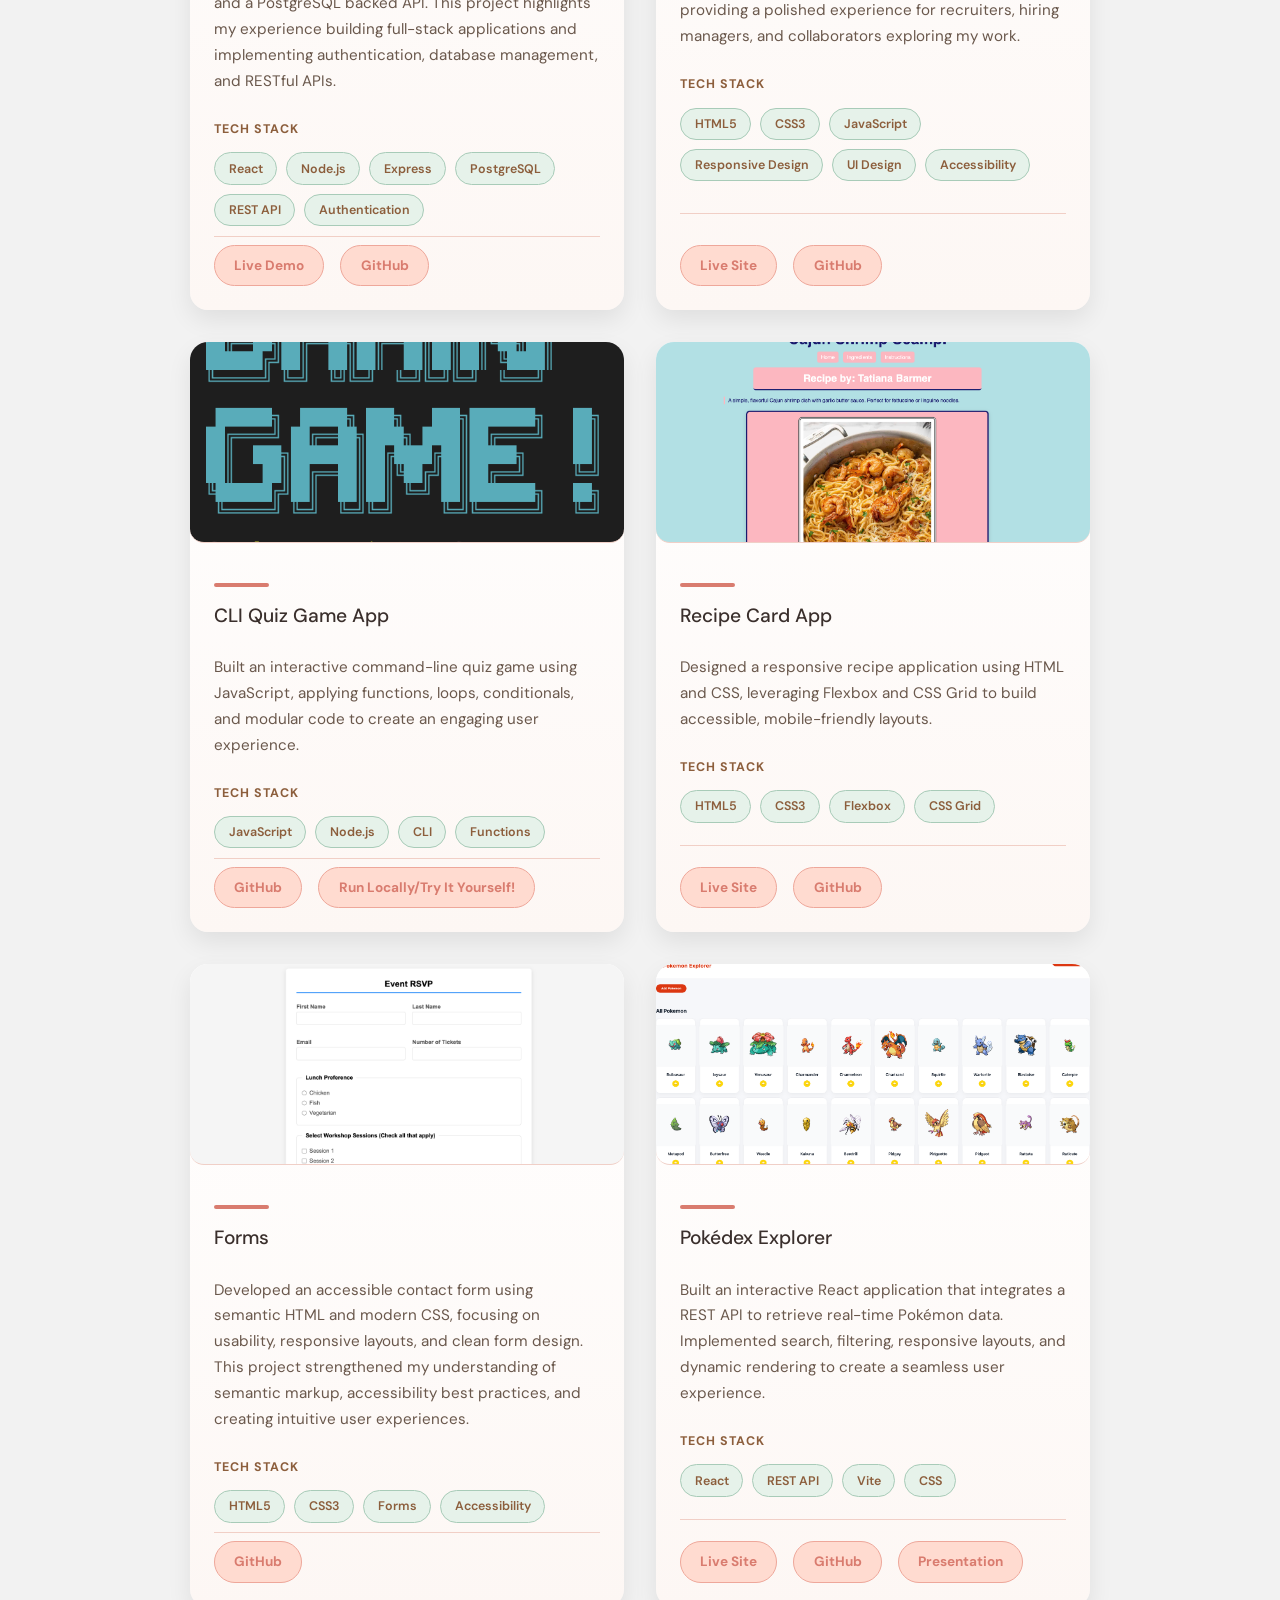
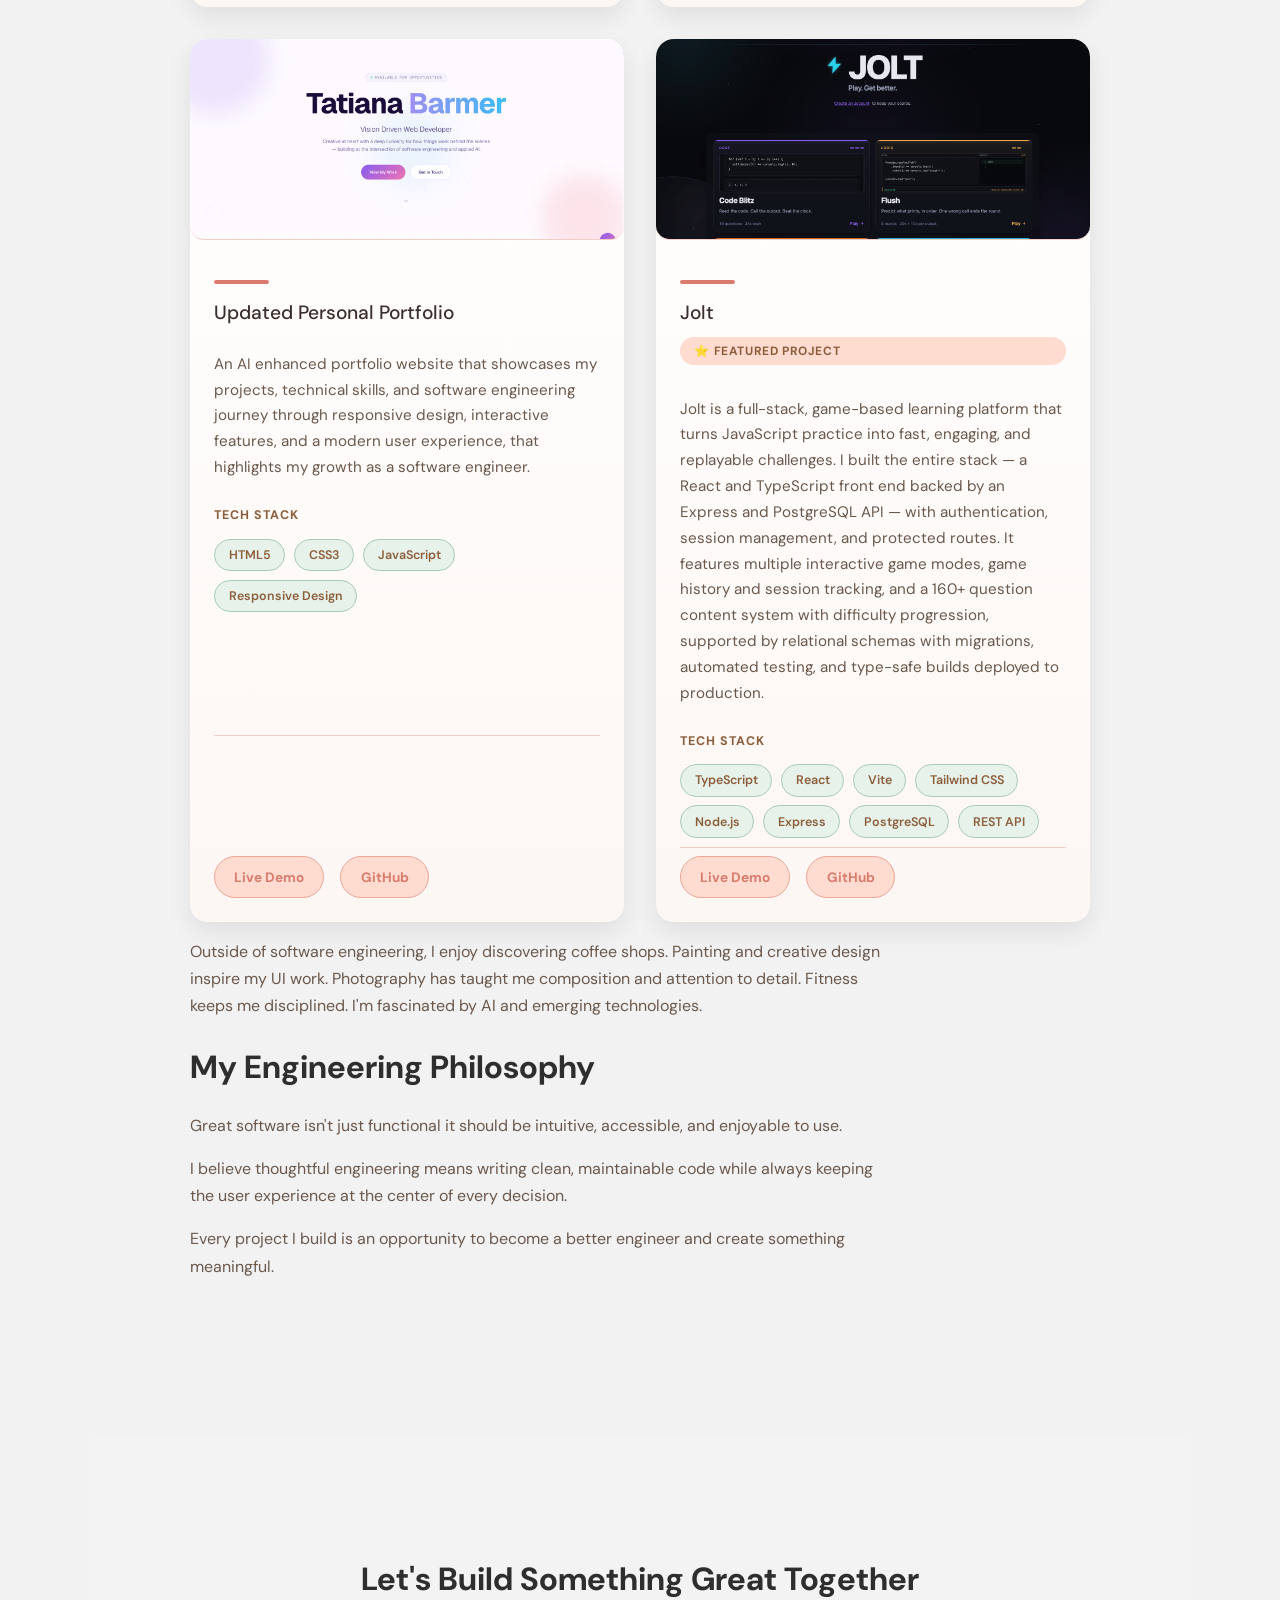
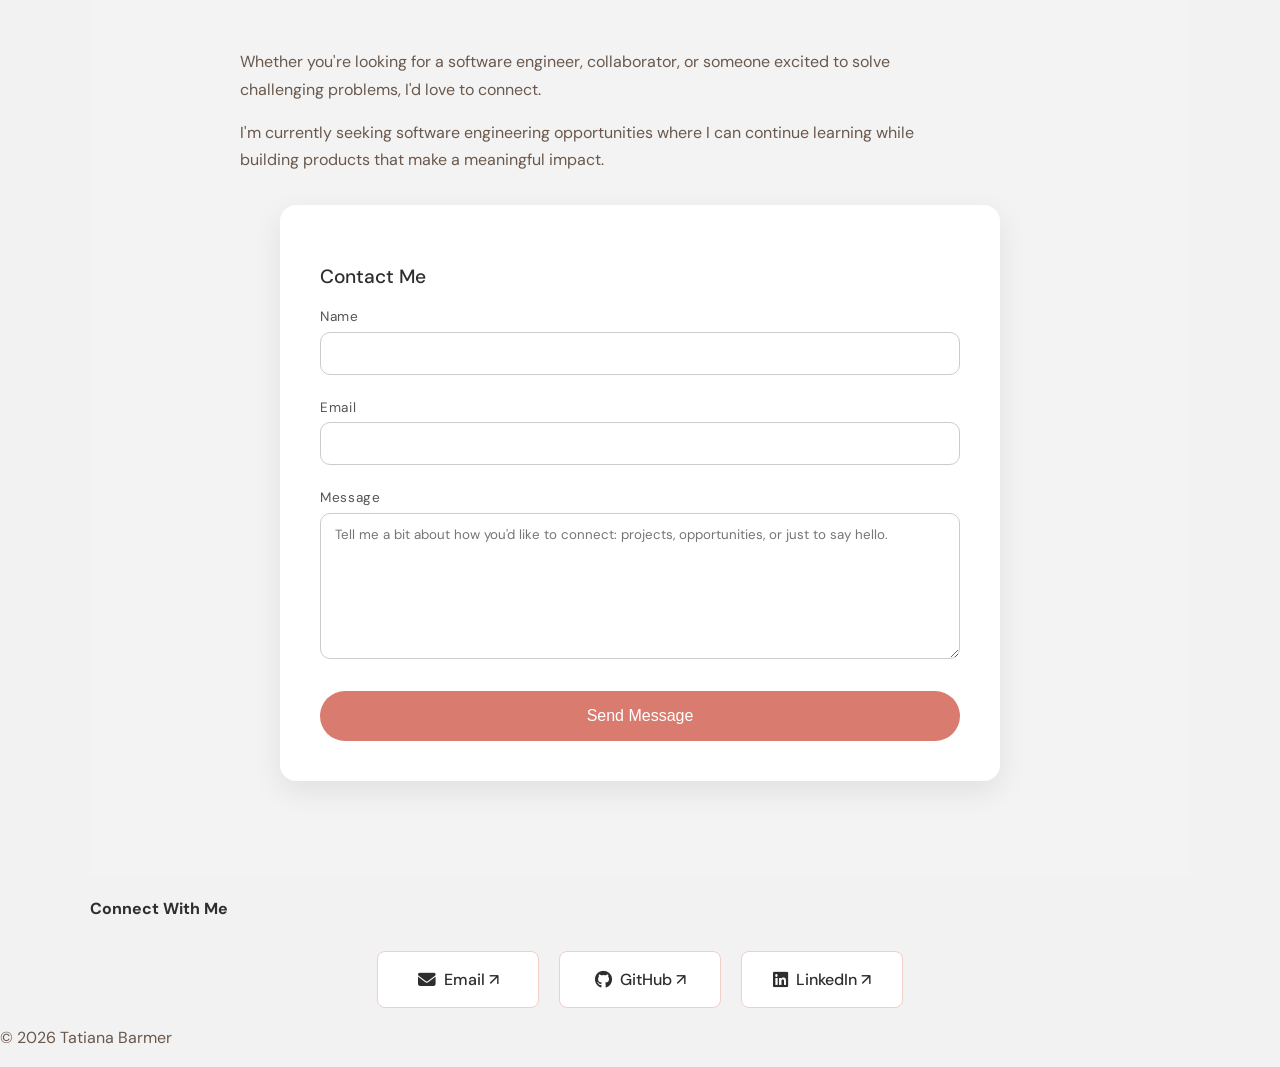
==== commit b8176695: "Fix portfolio project links and screenshot - Updated Personal Portfolio: replace the 404 Vercel demo" ====
--- a/index.html
+++ b/index.html
@@ -231,7 +231,7 @@
                             <div class="project-divider"></div>
 
                             <div class="project-links">
-                                <a href="https://github.com/iamtati1/swe-project-1-cli-app-v2"
+                                <a href="https://github.com/iamtati1/-swe-project-1-cli-app-v2"
                                     target="_blank">GitHub</a>
                                 <a href="https://github.com/iamtati1/brain-game" target="_blank">Run
                                     Locally/Try It Yourself!</a>
@@ -292,7 +292,7 @@
                             <div class="project-divider"></div>
 
                             <div class="project-links">
-                                <a href="https://github.com/iamtati1" target="_blank">GitHub</a>
+                                <a href="https://github.com/The-Marcy-Lab-School-Assignments/swe-3-3-forms-iamtati1/tree/draft" target="_blank">GitHub</a>
                             </div>
                         </div>
                     </article>
@@ -352,7 +352,7 @@
                             <div class="project-divider"></div>
 
                             <div class="project-links">
-                                <a href="https://applied-ai-engineering-residency-ti.vercel.app/">Live Demo</a>
+                                <a href="https://personal-portfolio-test-five.vercel.app/">Live Demo</a>
                                 <a href="https://github.com/iamtati1/personal-portfolio-ai.git">GitHub</a>
                             </div>
                         </div>
--- a/style.css
+++ b/style.css
@@ -716,7 +716,7 @@
 
 /*pictures*/
 .portfolio-preview {
-    background-image: url("./images/portfolio-preview.png");
+    background-image: url("./images/readme/portfolio-home.png");
 }
 
 .recipe-preview {
